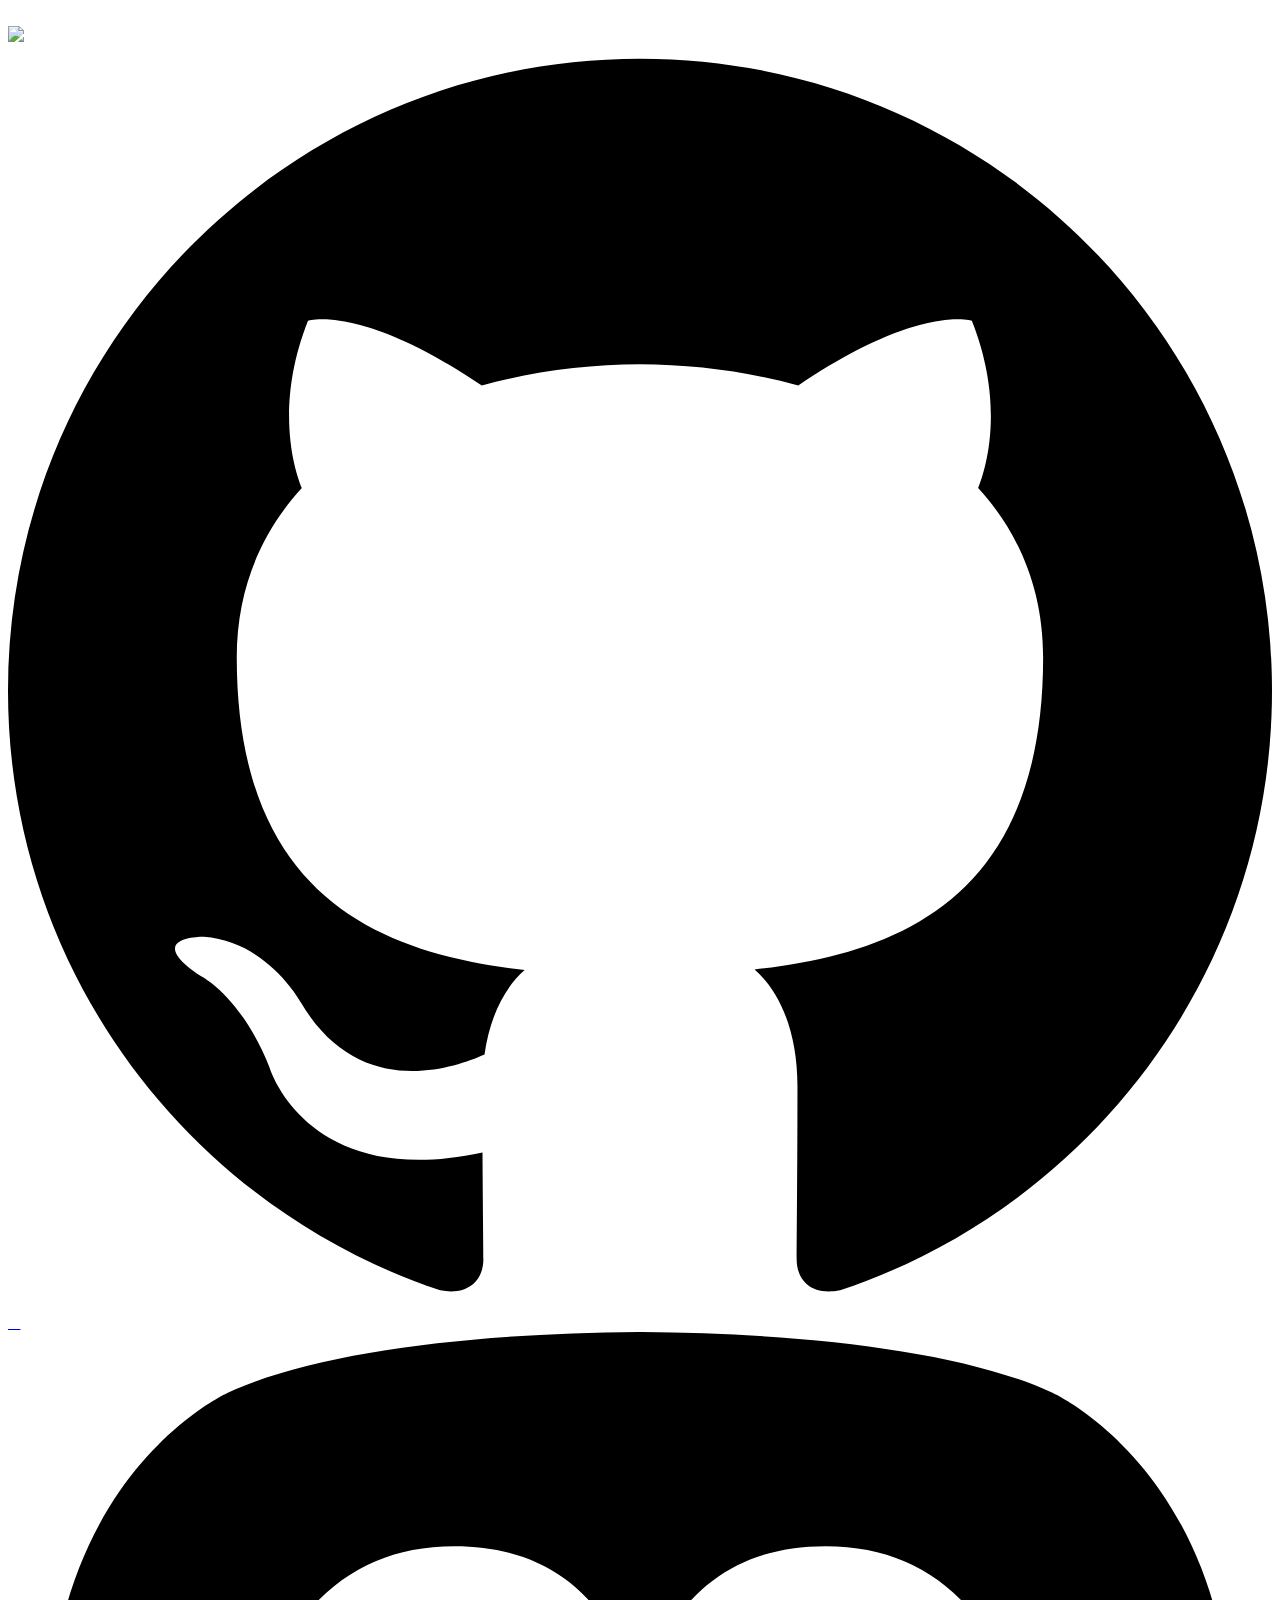
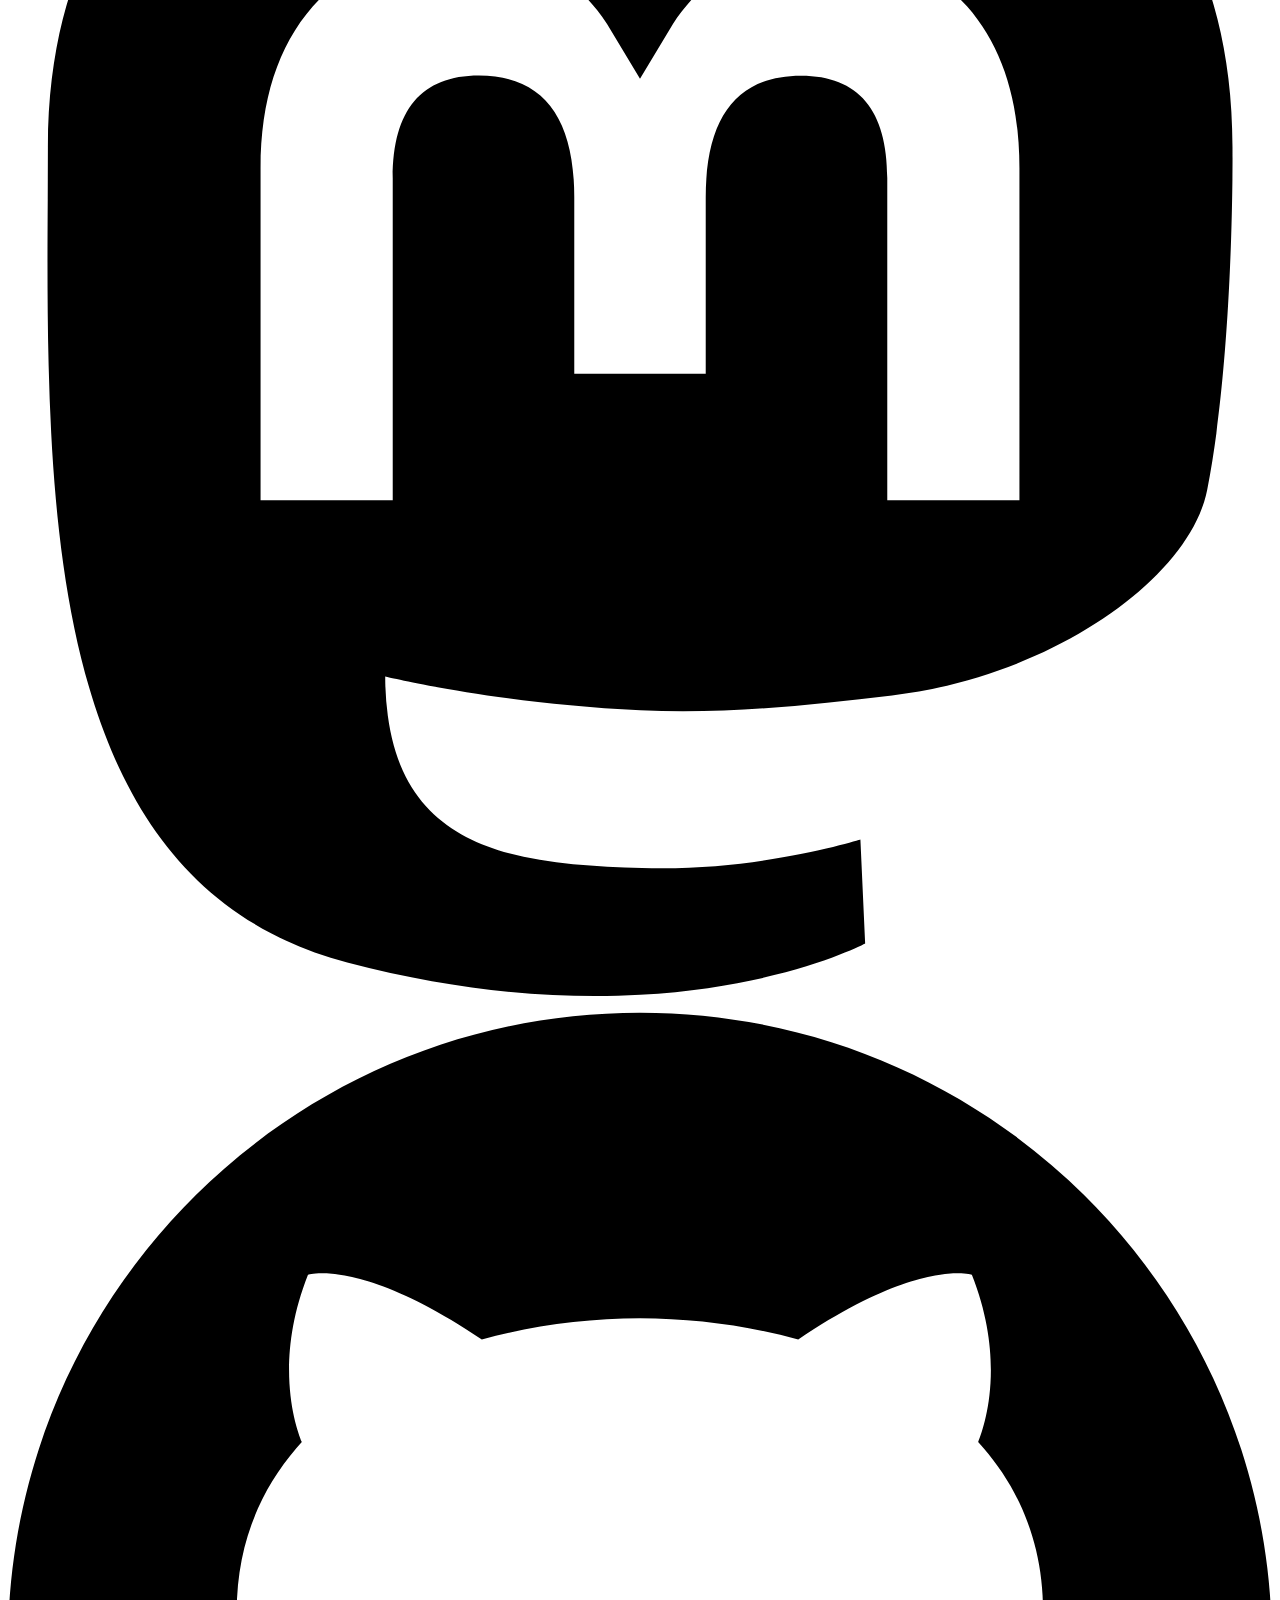
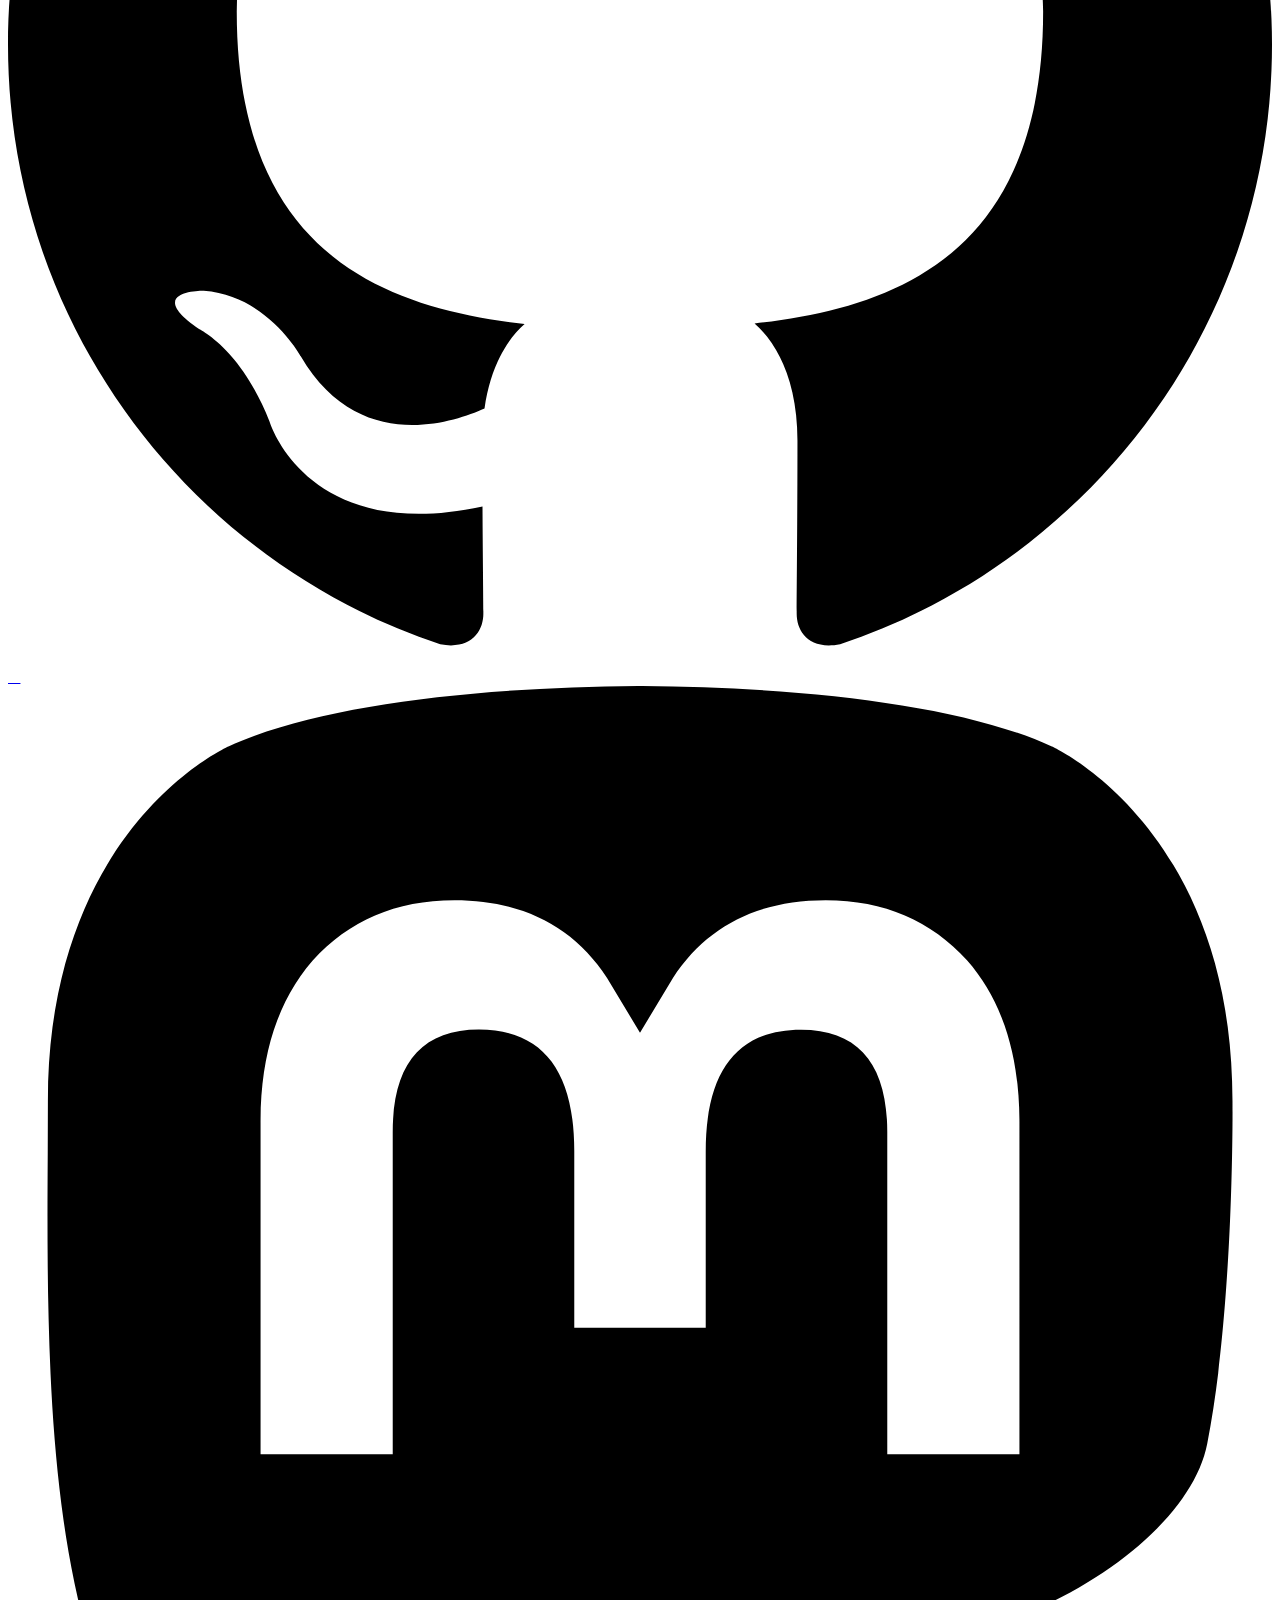
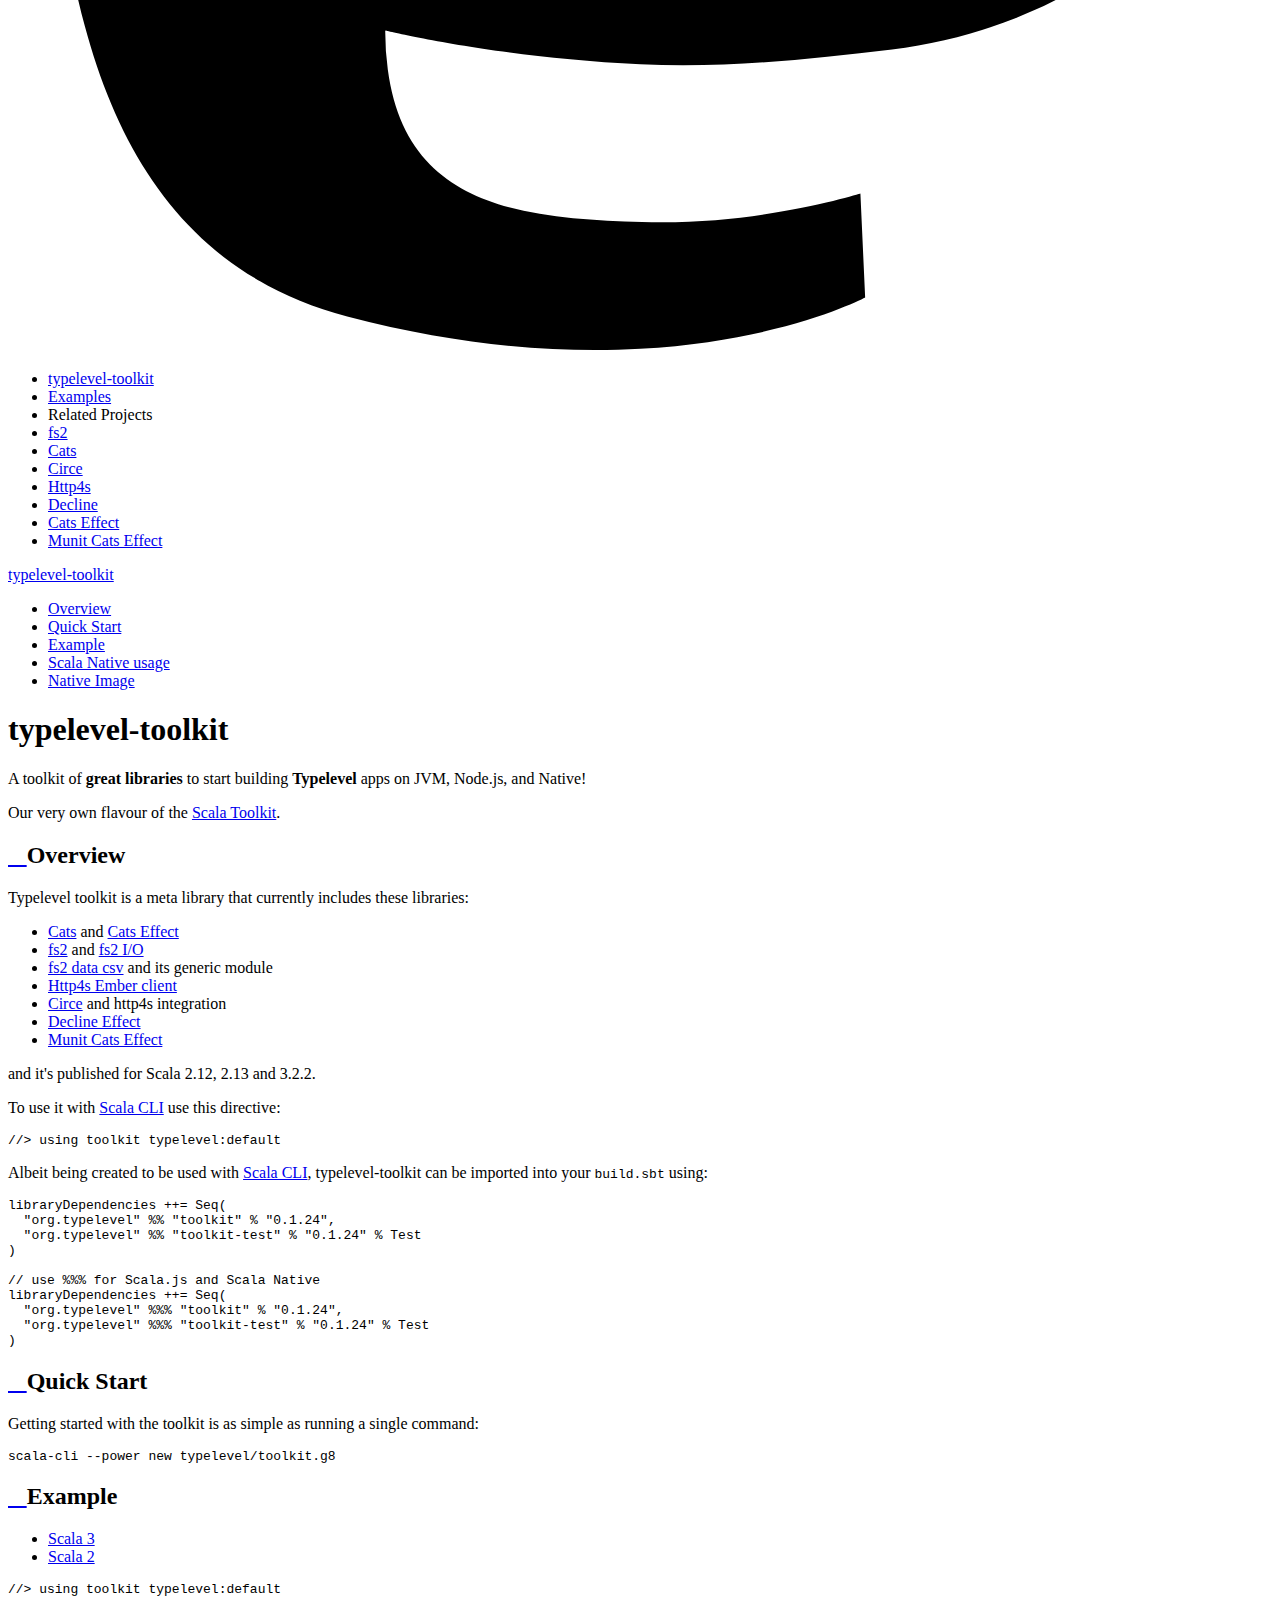
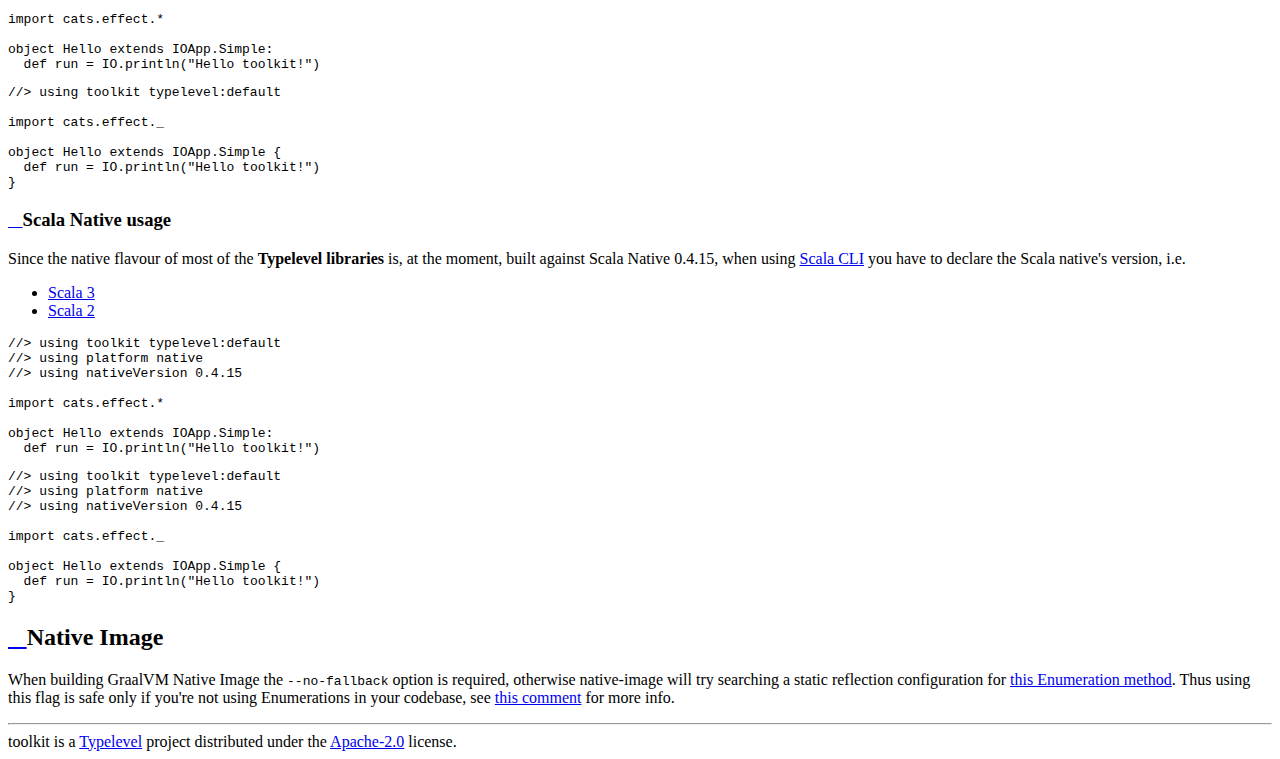
==== index.html @ cbb48bae "deploy: b4c2cd5e7596f975cdca058fcc038802a844f8cc" ====
<!DOCTYPE html>
<html lang="en">
  
  <head>
  <meta http-equiv="Content-Type" content="text/html; charset=UTF-8">
  <meta charset="utf-8">
  <meta name="viewport" content="width=device-width, initial-scale=1.0">
  <meta name="generator" content="Typelevel Laika + Helium Theme" />
  <title>typelevel-toolkit</title>
  
  <meta name="author" content="toolkit contributors"/>
  
  
  <meta name="description" content="docs"/>
  
  
  
  <link rel="icon" sizes="32x32" type="image/png" href="https://typelevel.org/img/favicon.png"/>
  
  
  <link rel="stylesheet" href="https://fonts.googleapis.com/css?family=Lato:400,700">
  
  <link rel="stylesheet" href="https://fonts.googleapis.com/css?family=Fira+Mono:500">
  
  <link rel="stylesheet" type="text/css" href="helium/site/icofont.min.css" />
    <link rel="stylesheet" type="text/css" href="helium/site/laika-helium.css" />
  <script src="helium/site/laika-helium.js"></script>
  
  
  <script> /* for avoiding page load transitions */ </script>
</head>

  <body>

    <header id="top-bar" class="light-default dark-default">

  <div class="row">
    <a id="nav-icon">
      <i class="icofont-laika navigationMenu" title="Navigation">&#xefa2;</i>
    </a>
    
    
  </div>

  <a class="image-link" href="https://typelevel.org"><img src="https://typelevel.org/img/logo.svg"></a>

  <div class="row links">
    
    <a class="icon-link svg-link" href="https://github.com/typelevel/toolkit"><span class="github" title="Source Code"><svg class="svg-icon" width="100%" height="100%" viewBox="0 0 100 100" version="1.1" xmlns="http://www.w3.org/2000/svg" xml:space="preserve" style="fill-rule:evenodd;clip-rule:evenodd;stroke-linejoin:round;stroke-miterlimit:2;">
  <g class="svg-shape">
    <path d="M49.995,1c-27.609,-0 -49.995,22.386 -49.995,50.002c-0,22.09 14.325,40.83 34.194,47.444c2.501,0.458 3.413,-1.086 3.413,-2.412c0,-1.185 -0.043,-4.331 -0.067,-8.503c-13.908,3.021 -16.843,-6.704 -16.843,-6.704c-2.274,-5.773 -5.552,-7.311 -5.552,-7.311c-4.54,-3.103 0.344,-3.042 0.344,-3.042c5.018,0.356 7.658,5.154 7.658,5.154c4.46,7.64 11.704,5.433 14.552,4.156c0.454,-3.232 1.744,-5.436 3.174,-6.685c-11.102,-1.262 -22.775,-5.553 -22.775,-24.713c-0,-5.457 1.949,-9.92 5.147,-13.416c-0.516,-1.265 -2.231,-6.348 0.488,-13.233c0,0 4.199,-1.344 13.751,5.126c3.988,-1.108 8.266,-1.663 12.518,-1.682c4.245,0.019 8.523,0.574 12.517,1.682c9.546,-6.47 13.736,-5.126 13.736,-5.126c2.728,6.885 1.013,11.968 0.497,13.233c3.204,3.496 5.141,7.959 5.141,13.416c0,19.209 -11.691,23.436 -22.83,24.673c1.795,1.544 3.394,4.595 3.394,9.26c0,6.682 -0.061,12.076 -0.061,13.715c0,1.338 0.899,2.894 3.438,2.406c19.853,-6.627 34.166,-25.354 34.166,-47.438c-0,-27.616 -22.389,-50.002 -50.005,-50.002"/>
  </g>
</svg></span></a>
    
    <a class="icon-link glyph-link" href="https://discord.gg/XF3CXcMzqD"><i class="icofont-laika chat" title="Chat">&#xeed5;</i></a>
    
    <a class="icon-link svg-link" href="https://fosstodon.org/@typelevel"><span class="mastodon" title="Mastodon"><svg class="svg-icon" width="100%" height="100%" viewBox="0 0 16 16" version="1.1" xmlns="http://www.w3.org/2000/svg">
  <g class="svg-shape">
    <path d="M11.19 12.195c2.016-.24 3.77-1.475 3.99-2.603.348-1.778.32-4.339.32-4.339 0-3.47-2.286-4.488-2.286-4.488C12.062.238 10.083.017 8.027 0h-.05C5.92.017 3.942.238 2.79.765c0 0-2.285 1.017-2.285 4.488l-.002.662c-.004.64-.007 1.35.011 2.091.083 3.394.626 6.74 3.78 7.57 1.454.383 2.703.463 3.709.408 1.823-.1 2.847-.647 2.847-.647l-.06-1.317s-1.303.41-2.767.36c-1.45-.05-2.98-.156-3.215-1.928a3.614 3.614 0 0 1-.033-.496s1.424.346 3.228.428c1.103.05 2.137-.064 3.188-.189zm1.613-2.47H11.13v-4.08c0-.859-.364-1.295-1.091-1.295-.804 0-1.207.517-1.207 1.541v2.233H7.168V5.89c0-1.024-.403-1.541-1.207-1.541-.727 0-1.091.436-1.091 1.296v4.079H3.197V5.522c0-.859.22-1.541.66-2.046.456-.505 1.052-.764 1.793-.764.856 0 1.504.328 1.933.983L8 4.39l.417-.695c.429-.655 1.077-.983 1.934-.983.74 0 1.336.259 1.791.764.442.505.661 1.187.661 2.046v4.203z"/>
  </g>
</svg></span></a>
    
  </div>  

</header>
    
    <nav id="sidebar">

  <div class="row">
    
    <a class="icon-link svg-link" href="https://github.com/typelevel/toolkit"><span class="github" title="Source Code"><svg class="svg-icon" width="100%" height="100%" viewBox="0 0 100 100" version="1.1" xmlns="http://www.w3.org/2000/svg" xml:space="preserve" style="fill-rule:evenodd;clip-rule:evenodd;stroke-linejoin:round;stroke-miterlimit:2;">
  <g class="svg-shape">
    <path d="M49.995,1c-27.609,-0 -49.995,22.386 -49.995,50.002c-0,22.09 14.325,40.83 34.194,47.444c2.501,0.458 3.413,-1.086 3.413,-2.412c0,-1.185 -0.043,-4.331 -0.067,-8.503c-13.908,3.021 -16.843,-6.704 -16.843,-6.704c-2.274,-5.773 -5.552,-7.311 -5.552,-7.311c-4.54,-3.103 0.344,-3.042 0.344,-3.042c5.018,0.356 7.658,5.154 7.658,5.154c4.46,7.64 11.704,5.433 14.552,4.156c0.454,-3.232 1.744,-5.436 3.174,-6.685c-11.102,-1.262 -22.775,-5.553 -22.775,-24.713c-0,-5.457 1.949,-9.92 5.147,-13.416c-0.516,-1.265 -2.231,-6.348 0.488,-13.233c0,0 4.199,-1.344 13.751,5.126c3.988,-1.108 8.266,-1.663 12.518,-1.682c4.245,0.019 8.523,0.574 12.517,1.682c9.546,-6.47 13.736,-5.126 13.736,-5.126c2.728,6.885 1.013,11.968 0.497,13.233c3.204,3.496 5.141,7.959 5.141,13.416c0,19.209 -11.691,23.436 -22.83,24.673c1.795,1.544 3.394,4.595 3.394,9.26c0,6.682 -0.061,12.076 -0.061,13.715c0,1.338 0.899,2.894 3.438,2.406c19.853,-6.627 34.166,-25.354 34.166,-47.438c-0,-27.616 -22.389,-50.002 -50.005,-50.002"/>
  </g>
</svg></span></a>
    
    <a class="icon-link glyph-link" href="https://discord.gg/XF3CXcMzqD"><i class="icofont-laika chat" title="Chat">&#xeed5;</i></a>
    
    <a class="icon-link svg-link" href="https://fosstodon.org/@typelevel"><span class="mastodon" title="Mastodon"><svg class="svg-icon" width="100%" height="100%" viewBox="0 0 16 16" version="1.1" xmlns="http://www.w3.org/2000/svg">
  <g class="svg-shape">
    <path d="M11.19 12.195c2.016-.24 3.77-1.475 3.99-2.603.348-1.778.32-4.339.32-4.339 0-3.47-2.286-4.488-2.286-4.488C12.062.238 10.083.017 8.027 0h-.05C5.92.017 3.942.238 2.79.765c0 0-2.285 1.017-2.285 4.488l-.002.662c-.004.64-.007 1.35.011 2.091.083 3.394.626 6.74 3.78 7.57 1.454.383 2.703.463 3.709.408 1.823-.1 2.847-.647 2.847-.647l-.06-1.317s-1.303.41-2.767.36c-1.45-.05-2.98-.156-3.215-1.928a3.614 3.614 0 0 1-.033-.496s1.424.346 3.228.428c1.103.05 2.137-.064 3.188-.189zm1.613-2.47H11.13v-4.08c0-.859-.364-1.295-1.091-1.295-.804 0-1.207.517-1.207 1.541v2.233H7.168V5.89c0-1.024-.403-1.541-1.207-1.541-.727 0-1.091.436-1.091 1.296v4.079H3.197V5.522c0-.859.22-1.541.66-2.046.456-.505 1.052-.764 1.793-.764.856 0 1.504.328 1.933.983L8 4.39l.417-.695c.429-.655 1.077-.983 1.934-.983.74 0 1.336.259 1.791.764.442.505.661 1.187.661 2.046v4.203z"/>
  </g>
</svg></span></a>
    
  </div>

  <ul class="nav-list">
    <li class="level1 active nav-leaf"><a href="#">typelevel-toolkit</a></li>
    <li class="level1 nav-leaf"><a href="examples.html">Examples</a></li>
    <li class="level1 nav-header">Related Projects</li>
    <li class="level2 nav-leaf"><a href="https://github.com/typelevel/fs2">fs2</a></li>
    <li class="level2 nav-leaf"><a href="https://github.com/typelevel/cats">Cats</a></li>
    <li class="level2 nav-leaf"><a href="https://github.com/circe/circe">Circe</a></li>
    <li class="level2 nav-leaf"><a href="https://github.com/http4s/http4s">Http4s</a></li>
    <li class="level2 nav-leaf"><a href="https://github.com/bkirwi/decline">Decline</a></li>
    <li class="level2 nav-leaf"><a href="https://github.com/typelevel/cats-effect">Cats Effect</a></li>
    <li class="level2 nav-leaf"><a href="https://github.com/typelevel/munit-cats-effect">Munit Cats Effect</a></li>
  </ul>

</nav>

    <div id="container">

      
<nav id="page-nav">
  <p class="header"><a href="#">typelevel-toolkit</a></p>

  <ul class="nav-list">
    <li class="level1 nav-leaf"><a href="#overview">Overview</a></li>
    <li class="level1 nav-leaf"><a href="#quick-start">Quick Start</a></li>
    <li class="level1 nav-node"><a href="#example">Example</a></li>
    <li class="level2 nav-leaf"><a href="#scala-native-usage">Scala Native usage</a></li>
    <li class="level1 nav-leaf"><a href="#native-image">Native Image</a></li>
  </ul>

  <p class="footer"></p>
</nav>


      <main class="content">

        <h1 id="typelevel-toolkit" class="title">typelevel-toolkit</h1>
        <p>A toolkit of <strong>great libraries</strong> to start building <strong>Typelevel</strong> apps on JVM, Node.js, and Native!</p>
        <p>Our very own flavour of the <a href="https://docs.scala-lang.org/toolkit/introduction.html">Scala Toolkit</a>.</p>
        
        <h2 id="overview" class="section"><a class="anchor-link left" href="#overview"><i class="icofont-laika link">&#xef71;</i></a>Overview</h2>
        <p>Typelevel toolkit is a meta library that currently includes these libraries:</p>
        <ul>
          <li><a href="https://typelevel.org/cats">Cats</a> and <a href="https://typelevel.org/cats-effect">Cats Effect</a></li>
          <li><a href="https://fs2.io/#/">fs2</a> and <a href="https://fs2.io/#/io">fs2 I/O</a></li>
          <li><a href="https://fs2-data.gnieh.org/documentation/csv/">fs2 data csv</a> and its generic module</li>
          <li><a href="https://http4s.org/v0.23/docs/client.html">Http4s Ember client</a></li>
          <li><a href="https://circe.github.io/circe/">Circe</a> and http4s integration</li>
          <li><a href="https://ben.kirw.in/decline/effect.html">Decline Effect</a></li>
          <li><a href="https://github.com/typelevel/munit-cats-effect">Munit Cats Effect</a></li>
        </ul>
        <p>and it&#39;s published for Scala 2.12, 2.13 and 3.2.2.</p>
        <p>To use it with <a href="https://scala-cli.virtuslab.org">Scala CLI</a> use this directive:</p>
        <pre class="keep-together pdf epub"><code class="nohighlight"><span class="comment">//&gt; using toolkit typelevel:default</span></code></pre>
        <p>Albeit being created to be used with <a href="https://scala-cli.virtuslab.org">Scala CLI</a>, typelevel-toolkit can be imported into your <code>build.sbt</code> using:</p>
        <pre class="keep-together pdf epub"><code class="nohighlight"><span class="identifier">libraryDependencies</span><span> ++= </span><span class="type-name">Seq</span><span>(
  </span><span class="string-literal">&quot;org.typelevel&quot;</span><span> %% </span><span class="string-literal">&quot;toolkit&quot;</span><span> % </span><span class="string-literal">&quot;0.1.24&quot;</span><span>,
  </span><span class="string-literal">&quot;org.typelevel&quot;</span><span> %% </span><span class="string-literal">&quot;toolkit-test&quot;</span><span> % </span><span class="string-literal">&quot;0.1.24&quot;</span><span> % </span><span class="type-name">Test</span><span>
)

</span><span class="comment">// use %%% for Scala.js and Scala Native
</span><span class="identifier">libraryDependencies</span><span> ++= </span><span class="type-name">Seq</span><span>(
  </span><span class="string-literal">&quot;org.typelevel&quot;</span><span> %%% </span><span class="string-literal">&quot;toolkit&quot;</span><span> % </span><span class="string-literal">&quot;0.1.24&quot;</span><span>,
  </span><span class="string-literal">&quot;org.typelevel&quot;</span><span> %%% </span><span class="string-literal">&quot;toolkit-test&quot;</span><span> % </span><span class="string-literal">&quot;0.1.24&quot;</span><span> % </span><span class="type-name">Test</span><span>
)</span></code></pre>
        
        <h2 id="quick-start" class="section"><a class="anchor-link left" href="#quick-start"><i class="icofont-laika link">&#xef71;</i></a>Quick Start</h2>
        <p>Getting started with the toolkit is as simple as running a single command:</p>
        <pre class="keep-together pdf epub"><code class="nohighlight"><span>scala-cli --power new typelevel/toolkit.g</span><span class="number-literal">8</span></code></pre>
        
        <h2 id="example" class="section"><a class="anchor-link left" href="#example"><i class="icofont-laika link">&#xef71;</i></a>Example</h2>
        <div class="tab-container" data-tab-group="scala-version">
          <ul class="tab-group">
            <li class="tab active" data-choice-name="scala-3"><a href="#">Scala 3</a></li>
            <li class="tab" data-choice-name="scala-2"><a href="#">Scala 2</a></li>
          </ul>
          <div class="tab-content active" data-choice-name="scala-3">
            <pre class="keep-together pdf epub"><code class="nohighlight"><span class="comment">//&gt; using toolkit typelevel:default
</span><span>
</span><span class="keyword">import</span><span> </span><span class="identifier">cats</span><span>.</span><span class="identifier">effect</span><span>.*

</span><span class="keyword">object</span><span> </span><span class="type-name">Hello</span><span> </span><span class="keyword">extends</span><span> </span><span class="type-name">IOApp</span><span>.</span><span class="type-name">Simple</span><span>:
  </span><span class="keyword">def</span><span> </span><span class="declaration-name">run</span><span> = </span><span class="type-name">IO</span><span>.</span><span class="identifier">println</span><span>(</span><span class="string-literal">&quot;Hello toolkit!&quot;</span><span>)</span></code></pre>
          </div>
          <div class="tab-content" data-choice-name="scala-2">
            <pre class="keep-together pdf epub"><code class="nohighlight"><span class="comment">//&gt; using toolkit typelevel:default
</span><span>
</span><span class="keyword">import</span><span> </span><span class="identifier">cats</span><span>.</span><span class="identifier">effect</span><span>.</span><span class="identifier">_</span><span>

</span><span class="keyword">object</span><span> </span><span class="type-name">Hello</span><span> </span><span class="keyword">extends</span><span> </span><span class="type-name">IOApp</span><span>.</span><span class="type-name">Simple</span><span> {
  </span><span class="keyword">def</span><span> </span><span class="declaration-name">run</span><span> = </span><span class="type-name">IO</span><span>.</span><span class="identifier">println</span><span>(</span><span class="string-literal">&quot;Hello toolkit!&quot;</span><span>)
}</span></code></pre>
          </div>
        </div>
        
        <h3 id="scala-native-usage" class="section"><a class="anchor-link left" href="#scala-native-usage"><i class="icofont-laika link">&#xef71;</i></a>Scala Native usage</h3>
        <p>Since the native flavour of most of the <strong>Typelevel libraries</strong> is, at the moment, built against Scala Native 0.4.15, when using <a href="https://scala-cli.virtuslab.org">Scala CLI</a> you have to declare the Scala native&#39;s version, i.e.</p>
        <div class="tab-container" data-tab-group="scala-version">
          <ul class="tab-group">
            <li class="tab active" data-choice-name="scala-3"><a href="#">Scala 3</a></li>
            <li class="tab" data-choice-name="scala-2"><a href="#">Scala 2</a></li>
          </ul>
          <div class="tab-content active" data-choice-name="scala-3">
            <pre class="keep-together pdf epub"><code class="nohighlight"><span class="comment">//&gt; using toolkit typelevel:default
//&gt; using platform native
//&gt; using nativeVersion 0.4.15
</span><span>
</span><span class="keyword">import</span><span> </span><span class="identifier">cats</span><span>.</span><span class="identifier">effect</span><span>.*

</span><span class="keyword">object</span><span> </span><span class="type-name">Hello</span><span> </span><span class="keyword">extends</span><span> </span><span class="type-name">IOApp</span><span>.</span><span class="type-name">Simple</span><span>:
  </span><span class="keyword">def</span><span> </span><span class="declaration-name">run</span><span> = </span><span class="type-name">IO</span><span>.</span><span class="identifier">println</span><span>(</span><span class="string-literal">&quot;Hello toolkit!&quot;</span><span>)</span></code></pre>
          </div>
          <div class="tab-content" data-choice-name="scala-2">
            <pre class="keep-together pdf epub"><code class="nohighlight"><span class="comment">//&gt; using toolkit typelevel:default
//&gt; using platform native
//&gt; using nativeVersion 0.4.15
</span><span>
</span><span class="keyword">import</span><span> </span><span class="identifier">cats</span><span>.</span><span class="identifier">effect</span><span>.</span><span class="identifier">_</span><span>

</span><span class="keyword">object</span><span> </span><span class="type-name">Hello</span><span> </span><span class="keyword">extends</span><span> </span><span class="type-name">IOApp</span><span>.</span><span class="type-name">Simple</span><span> {
  </span><span class="keyword">def</span><span> </span><span class="declaration-name">run</span><span> = </span><span class="type-name">IO</span><span>.</span><span class="identifier">println</span><span>(</span><span class="string-literal">&quot;Hello toolkit!&quot;</span><span>)
}</span></code></pre>
          </div>
        </div>
        
        <h2 id="native-image" class="section"><a class="anchor-link left" href="#native-image"><i class="icofont-laika link">&#xef71;</i></a>Native Image</h2>
        <p>When building GraalVM Native Image the <code>--no-fallback</code> option is required, otherwise native-image will try searching
        a static reflection configuration for <a href="https://github.com/scala/scala/blob/v2.13.8/src/library/scala/Enumeration.scala#L190-L215=">this Enumeration method</a>. Thus using this flag is safe only if you&#39;re not using
        Enumerations in your codebase, see <a href="https://github.com/typelevel/cats-effect/issues/3051#issuecomment-1167026949">this comment</a> for more info.</p>

        
<hr class="footer-rule"/>
<footer>
  toolkit is a <a href="https://typelevel.org/">Typelevel</a> project distributed under the <a href="https://www.apache.org/licenses/LICENSE-2.0.txt">Apache-2.0</a> license.
</footer>


      </main>

    </div>

  </body>

</html>
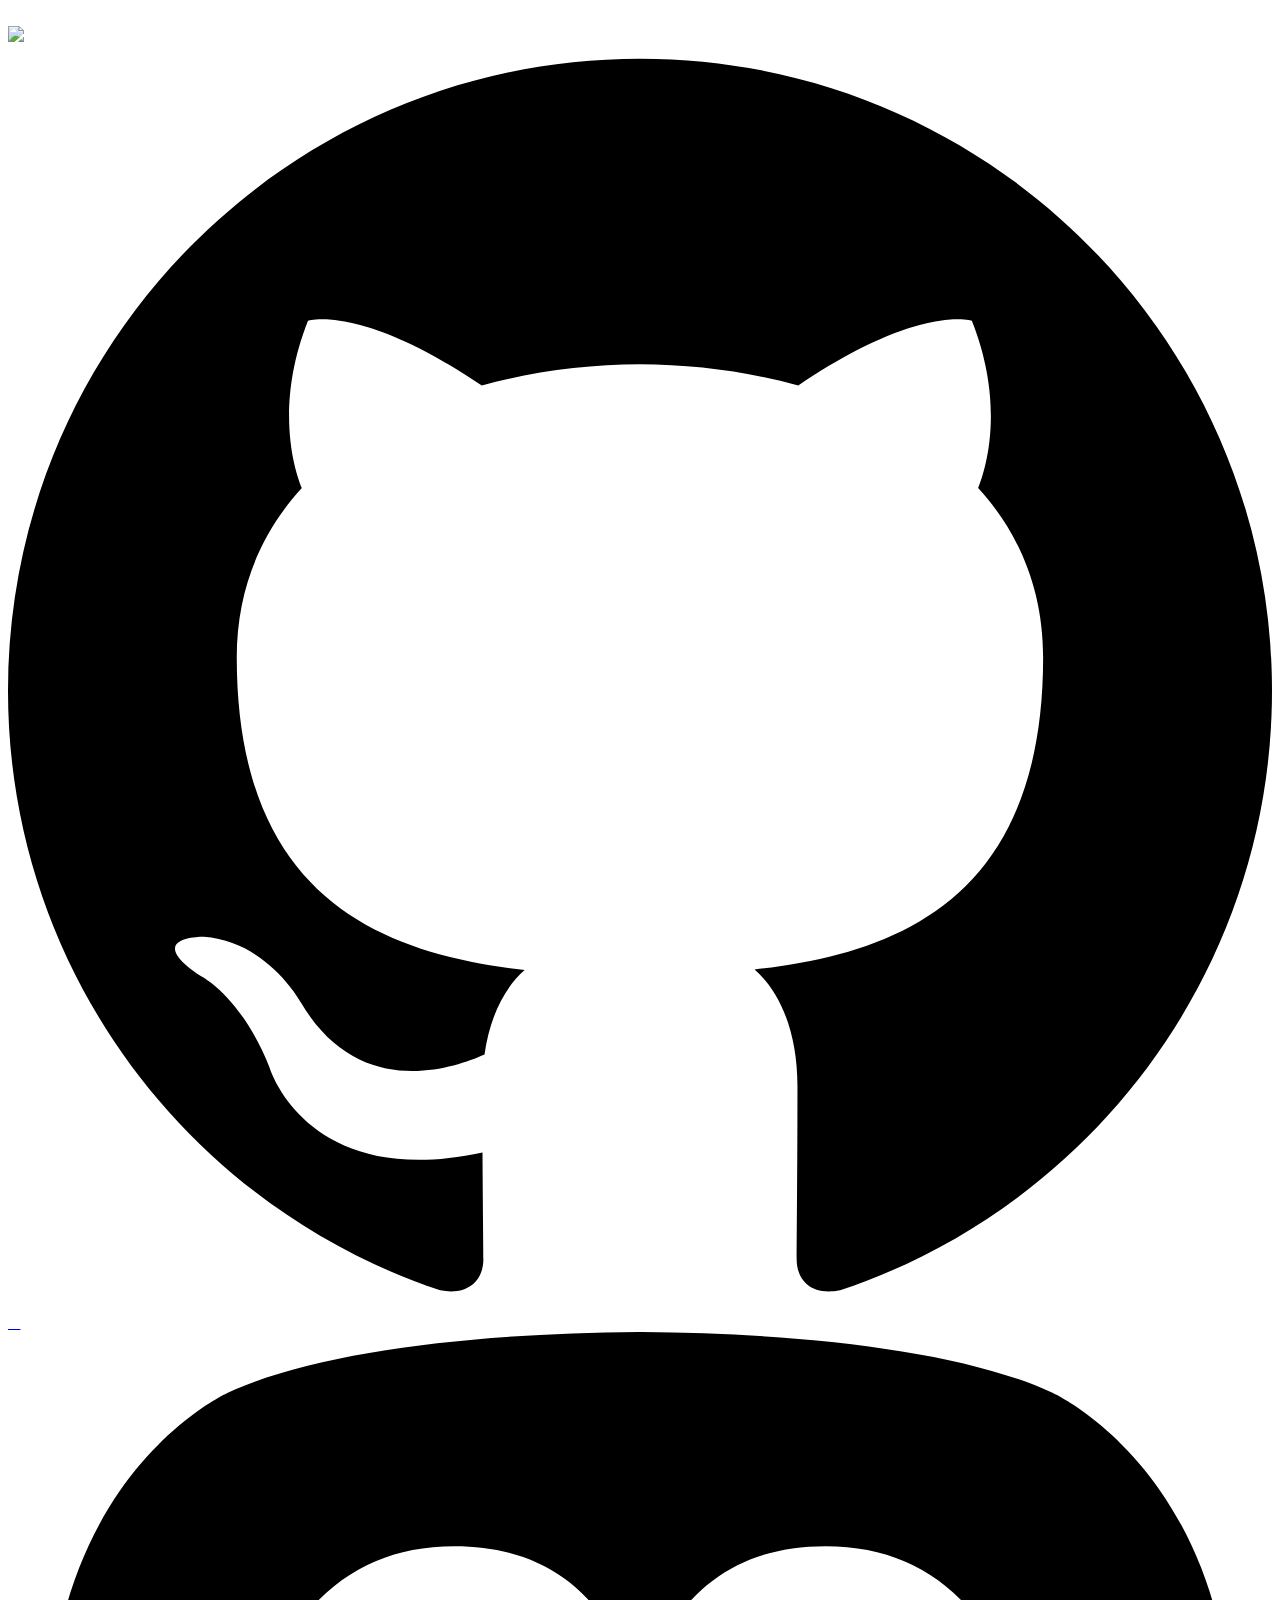
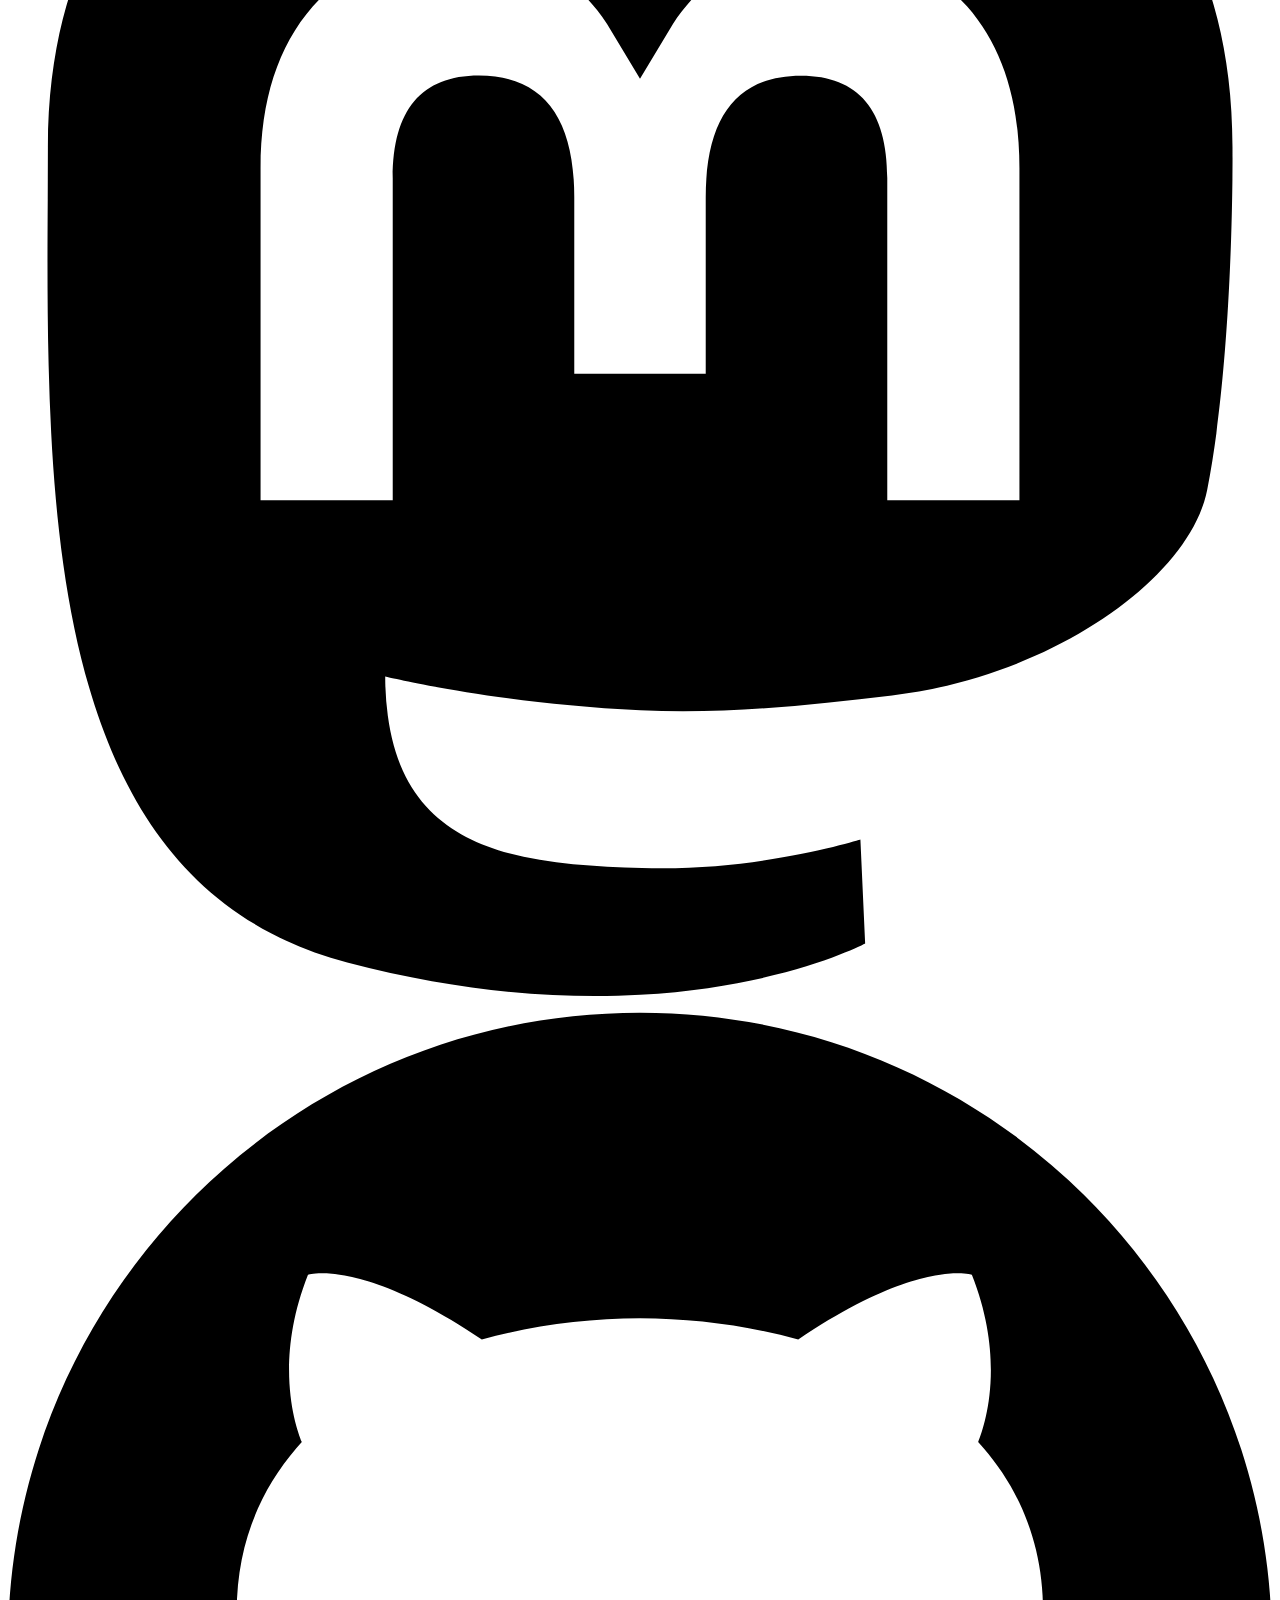
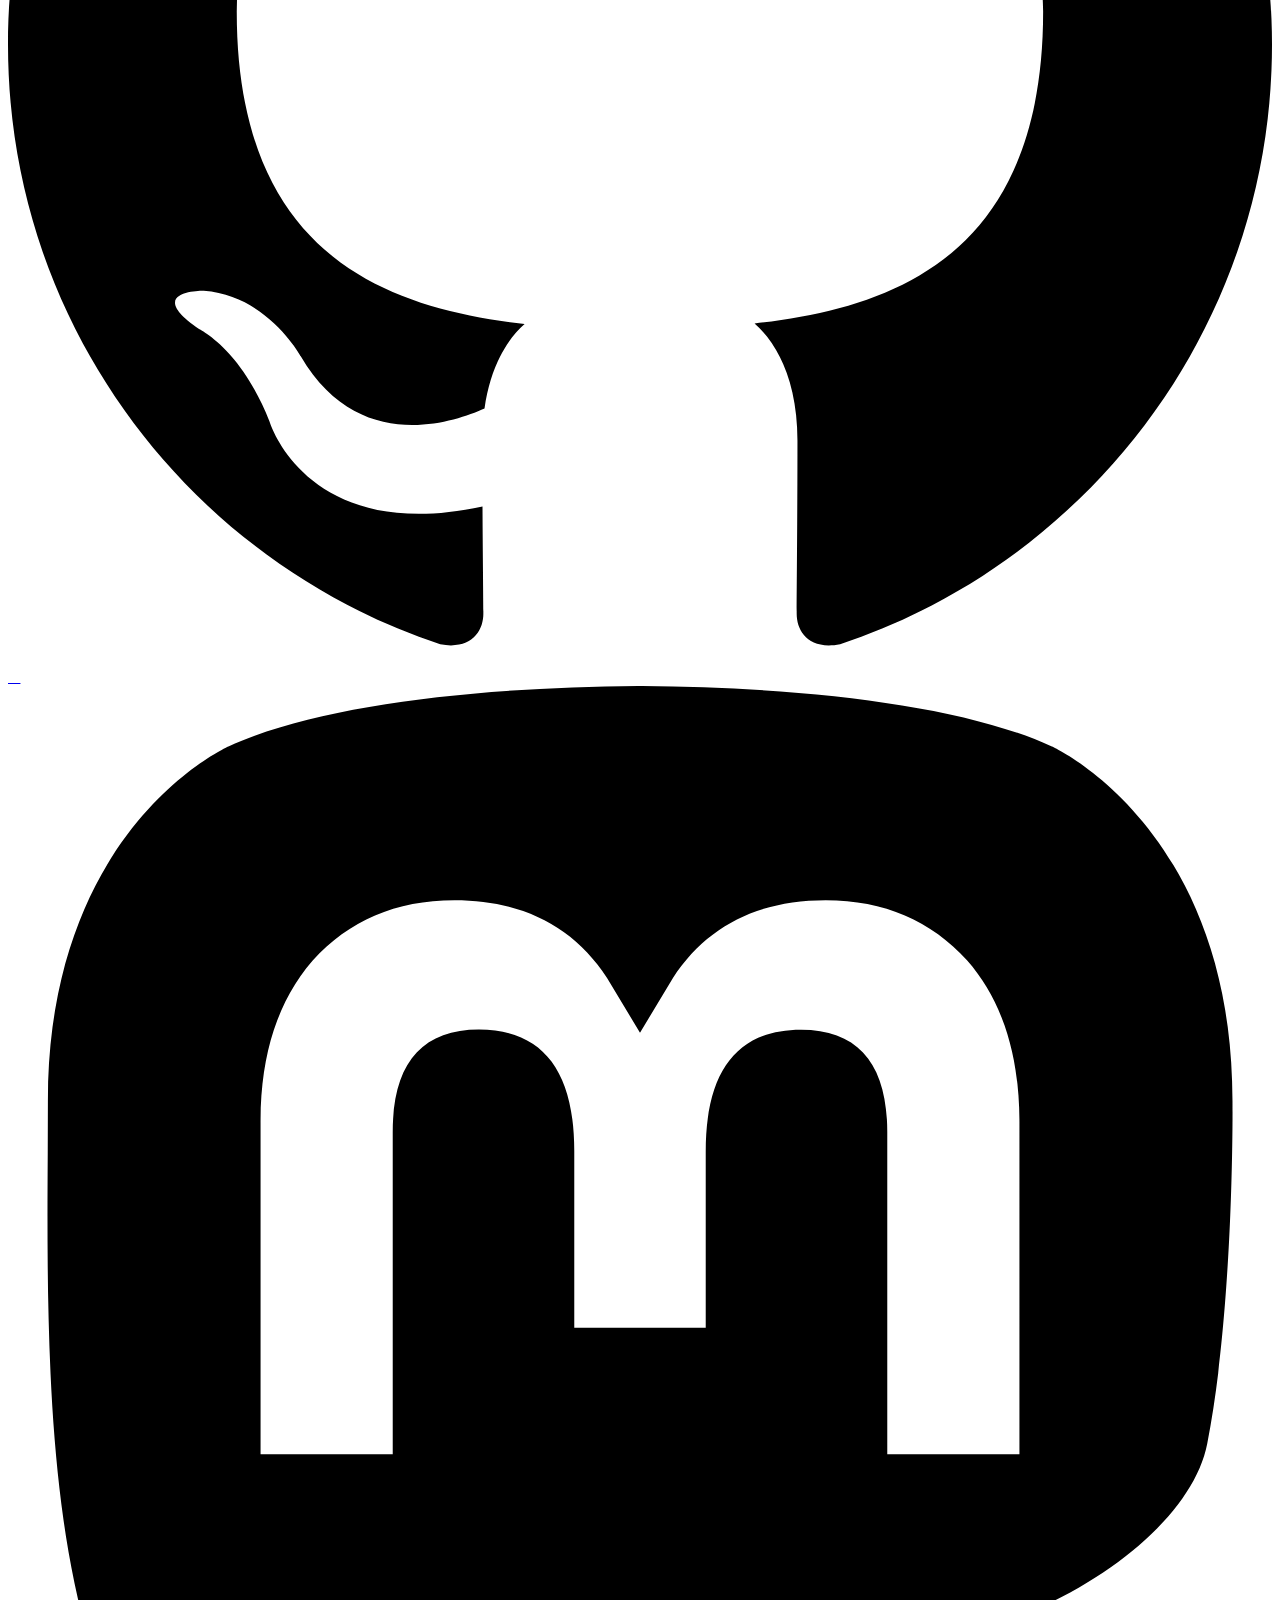
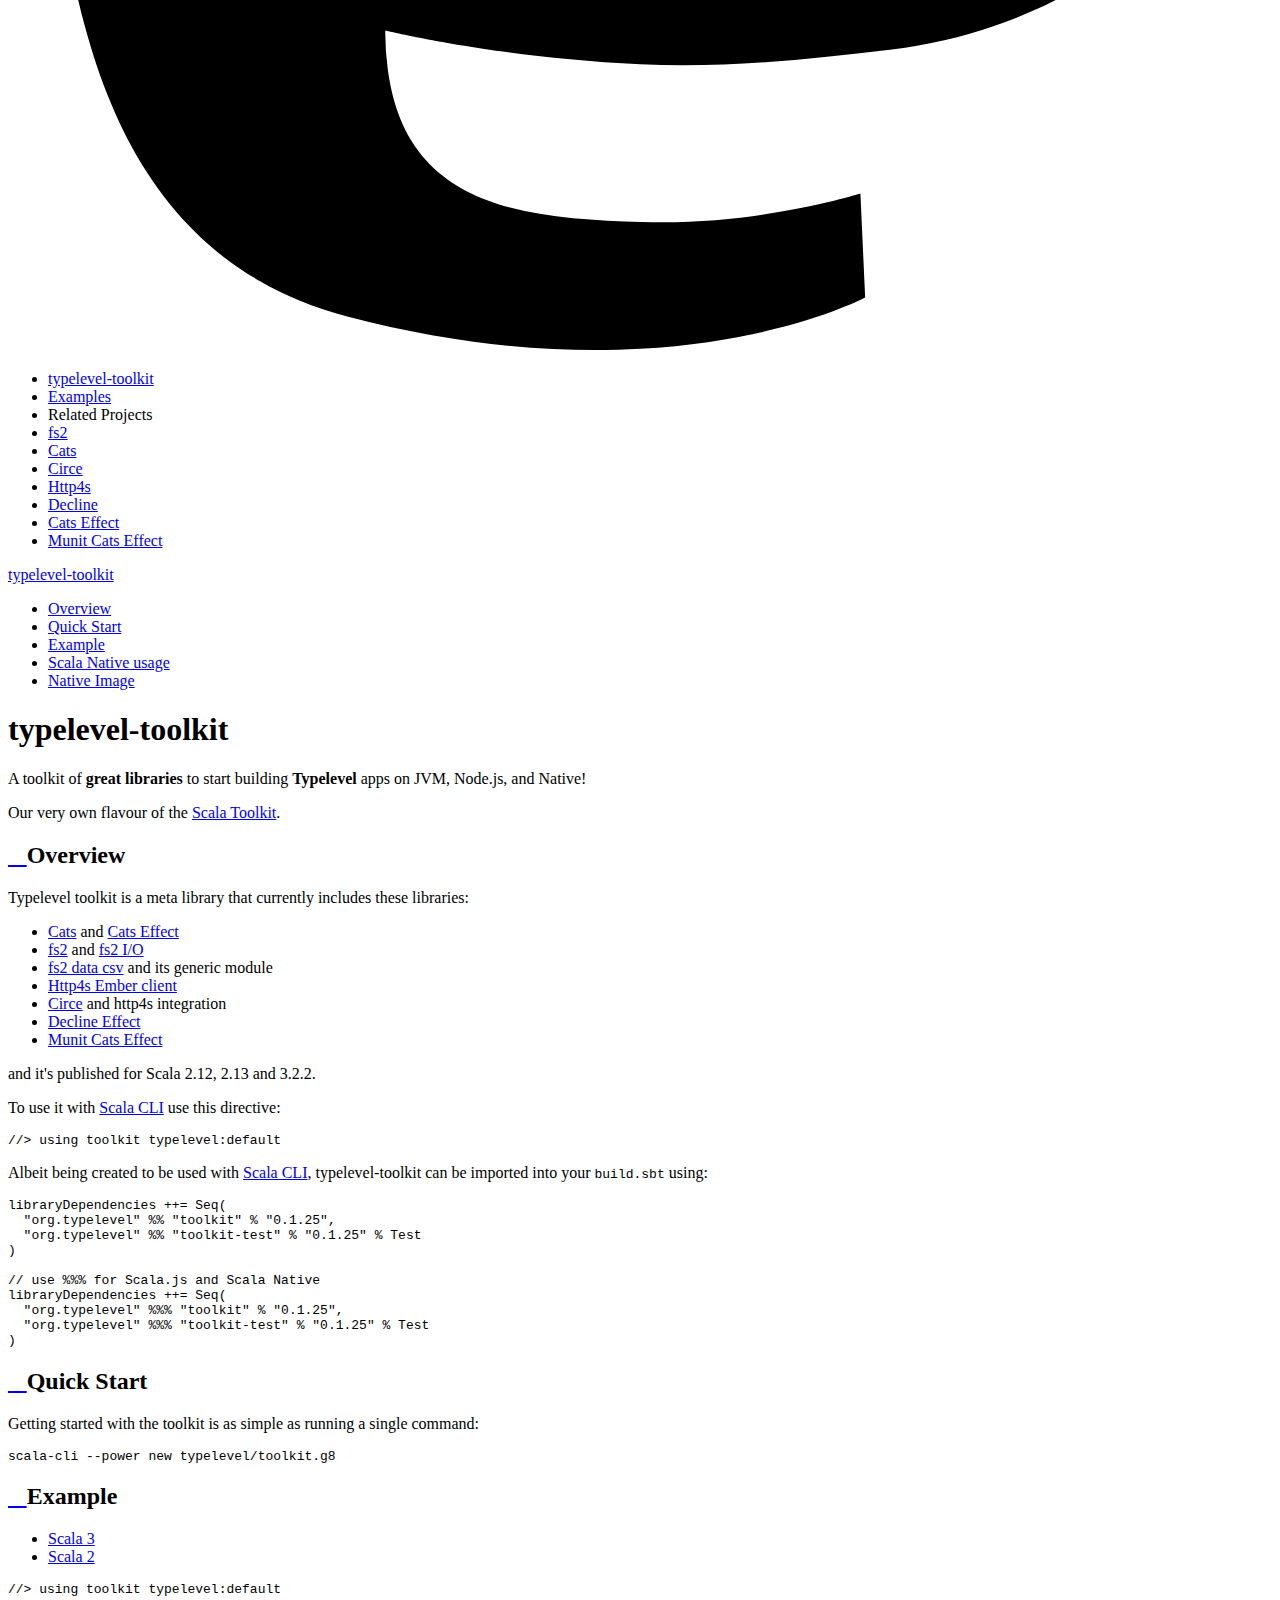
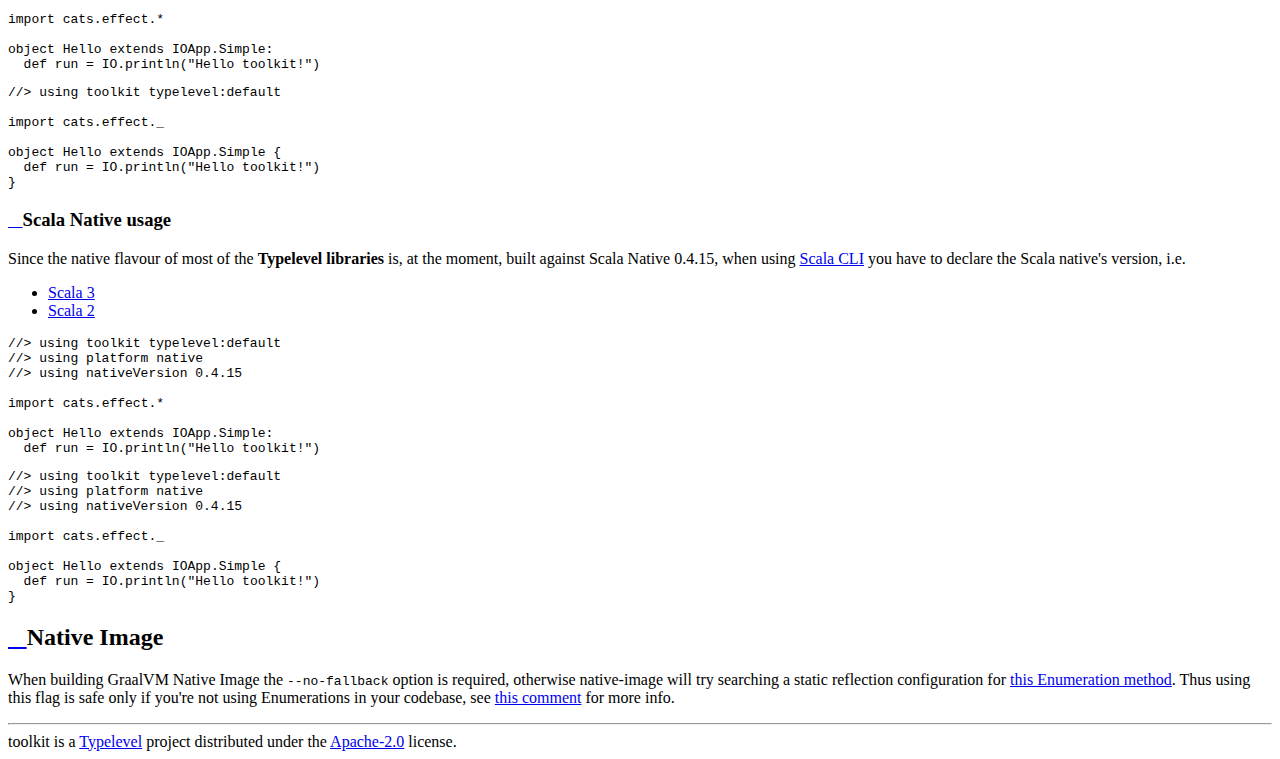
==== commit 8fcf0aef: "deploy: 734d31c3055b161a4247072ee844409983071fd3" ====
--- a/index.html
+++ b/index.html
@@ -139,14 +139,14 @@
         <pre class="keep-together pdf epub"><code class="nohighlight"><span class="comment">//&gt; using toolkit typelevel:default</span></code></pre>
         <p>Albeit being created to be used with <a href="https://scala-cli.virtuslab.org">Scala CLI</a>, typelevel-toolkit can be imported into your <code>build.sbt</code> using:</p>
         <pre class="keep-together pdf epub"><code class="nohighlight"><span class="identifier">libraryDependencies</span><span> ++= </span><span class="type-name">Seq</span><span>(
-  </span><span class="string-literal">&quot;org.typelevel&quot;</span><span> %% </span><span class="string-literal">&quot;toolkit&quot;</span><span> % </span><span class="string-literal">&quot;0.1.24&quot;</span><span>,
-  </span><span class="string-literal">&quot;org.typelevel&quot;</span><span> %% </span><span class="string-literal">&quot;toolkit-test&quot;</span><span> % </span><span class="string-literal">&quot;0.1.24&quot;</span><span> % </span><span class="type-name">Test</span><span>
+  </span><span class="string-literal">&quot;org.typelevel&quot;</span><span> %% </span><span class="string-literal">&quot;toolkit&quot;</span><span> % </span><span class="string-literal">&quot;0.1.25&quot;</span><span>,
+  </span><span class="string-literal">&quot;org.typelevel&quot;</span><span> %% </span><span class="string-literal">&quot;toolkit-test&quot;</span><span> % </span><span class="string-literal">&quot;0.1.25&quot;</span><span> % </span><span class="type-name">Test</span><span>
 )
 
 </span><span class="comment">// use %%% for Scala.js and Scala Native
 </span><span class="identifier">libraryDependencies</span><span> ++= </span><span class="type-name">Seq</span><span>(
-  </span><span class="string-literal">&quot;org.typelevel&quot;</span><span> %%% </span><span class="string-literal">&quot;toolkit&quot;</span><span> % </span><span class="string-literal">&quot;0.1.24&quot;</span><span>,
-  </span><span class="string-literal">&quot;org.typelevel&quot;</span><span> %%% </span><span class="string-literal">&quot;toolkit-test&quot;</span><span> % </span><span class="string-literal">&quot;0.1.24&quot;</span><span> % </span><span class="type-name">Test</span><span>
+  </span><span class="string-literal">&quot;org.typelevel&quot;</span><span> %%% </span><span class="string-literal">&quot;toolkit&quot;</span><span> % </span><span class="string-literal">&quot;0.1.25&quot;</span><span>,
+  </span><span class="string-literal">&quot;org.typelevel&quot;</span><span> %%% </span><span class="string-literal">&quot;toolkit-test&quot;</span><span> % </span><span class="string-literal">&quot;0.1.25&quot;</span><span> % </span><span class="type-name">Test</span><span>
 )</span></code></pre>
         
         <h2 id="quick-start" class="section"><a class="anchor-link left" href="#quick-start"><i class="icofont-laika link">&#xef71;</i></a>Quick Start</h2>
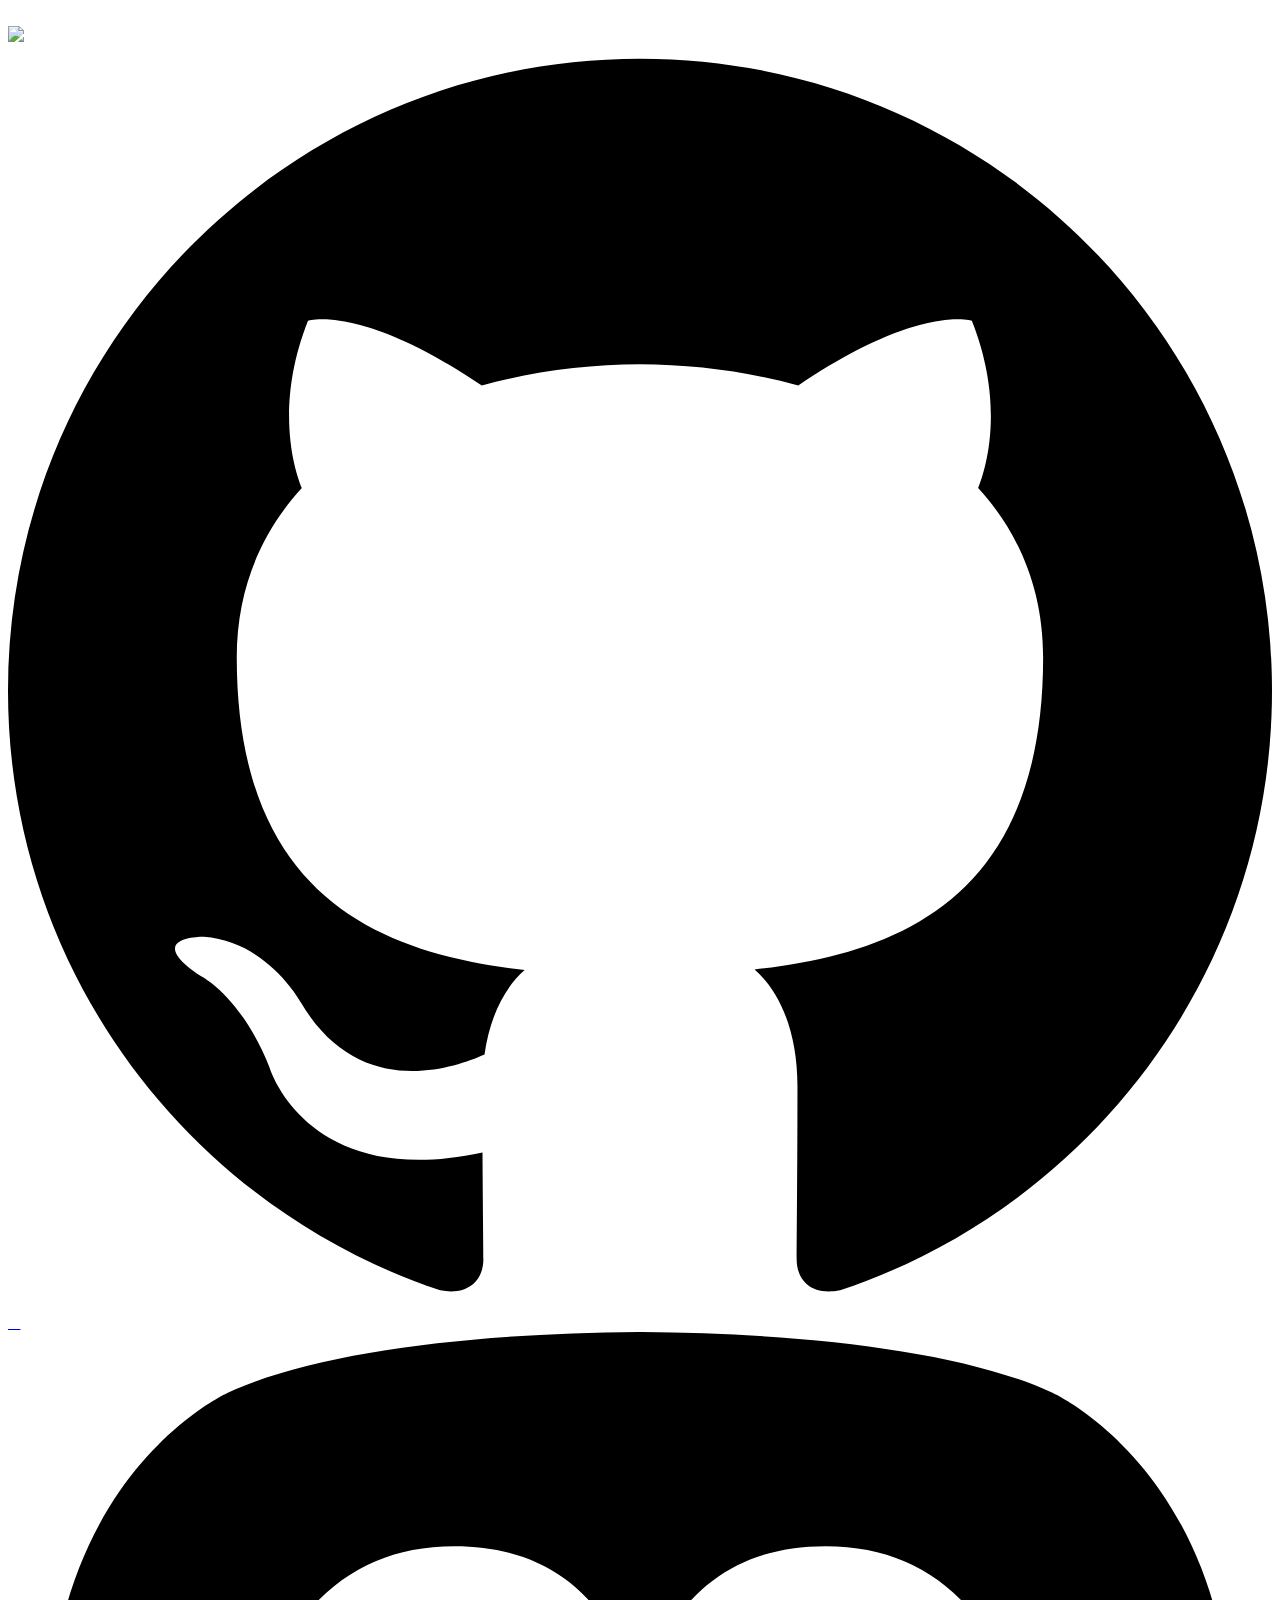
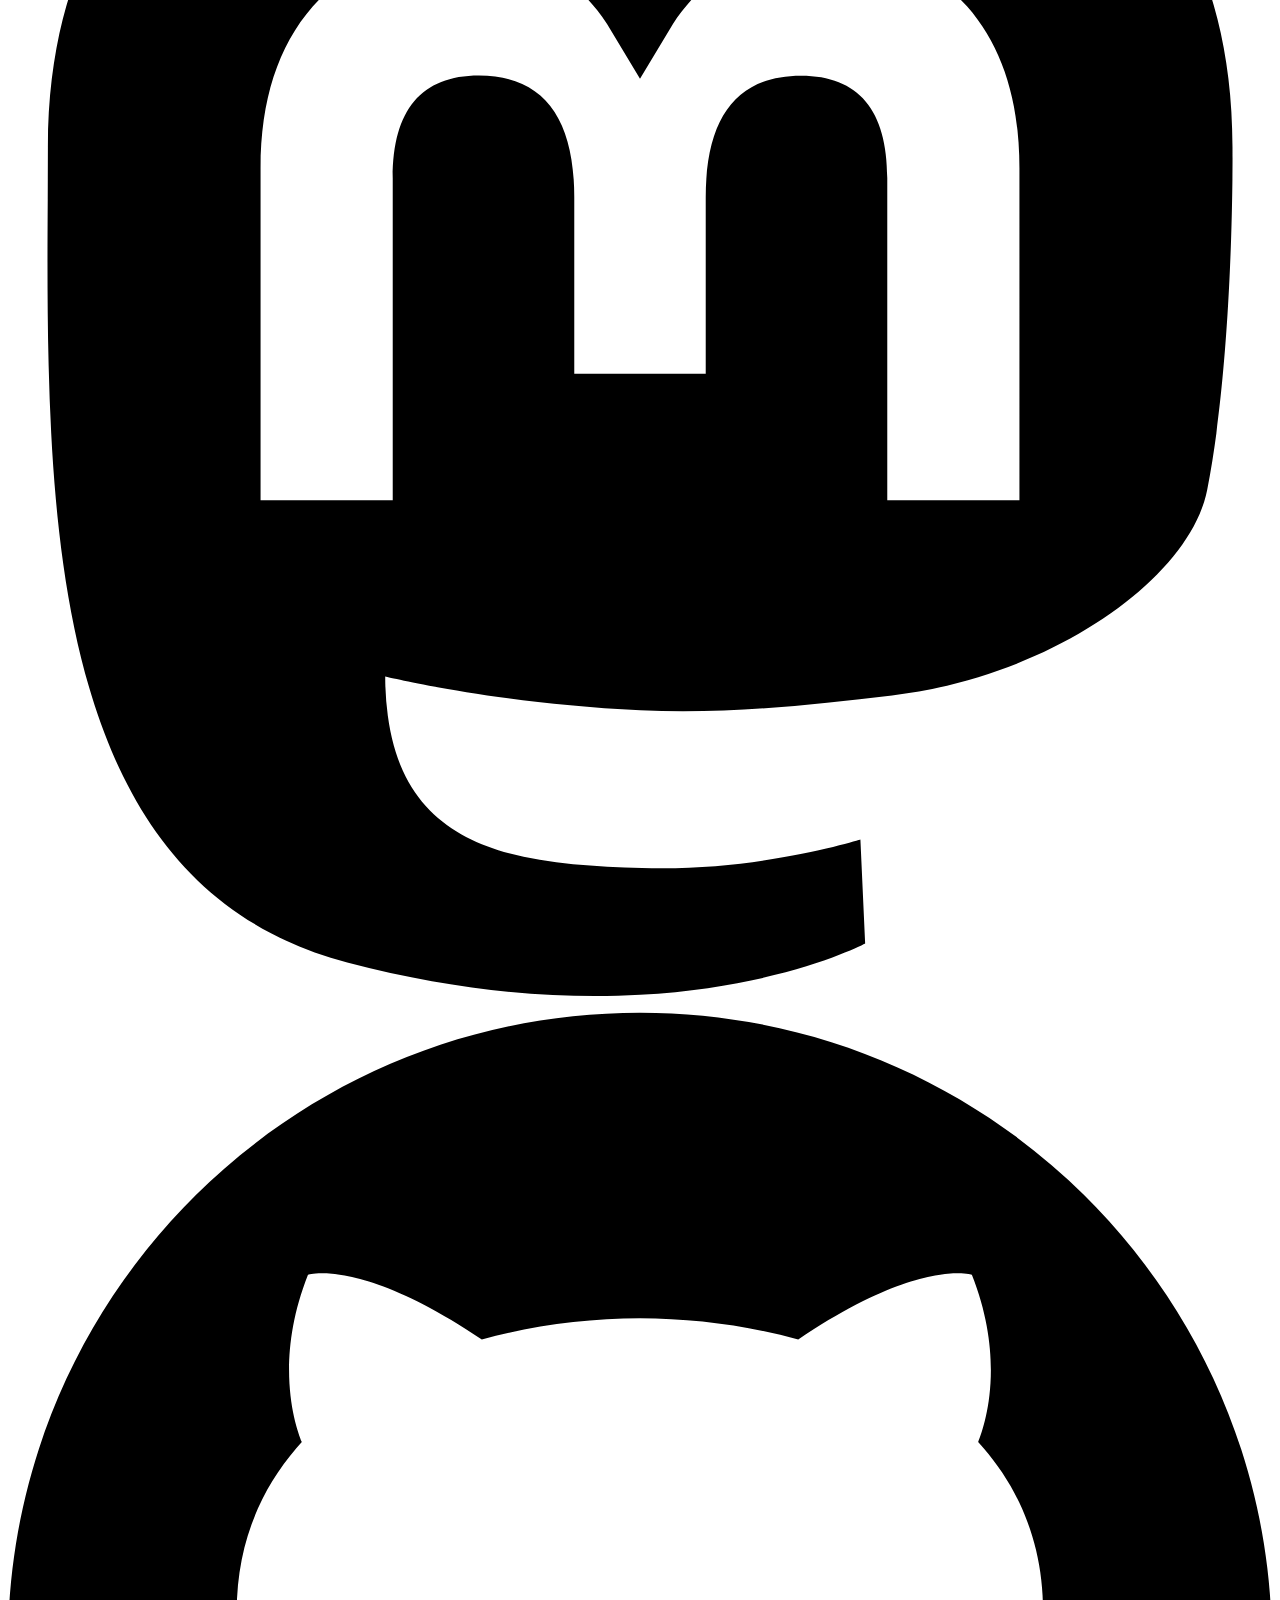
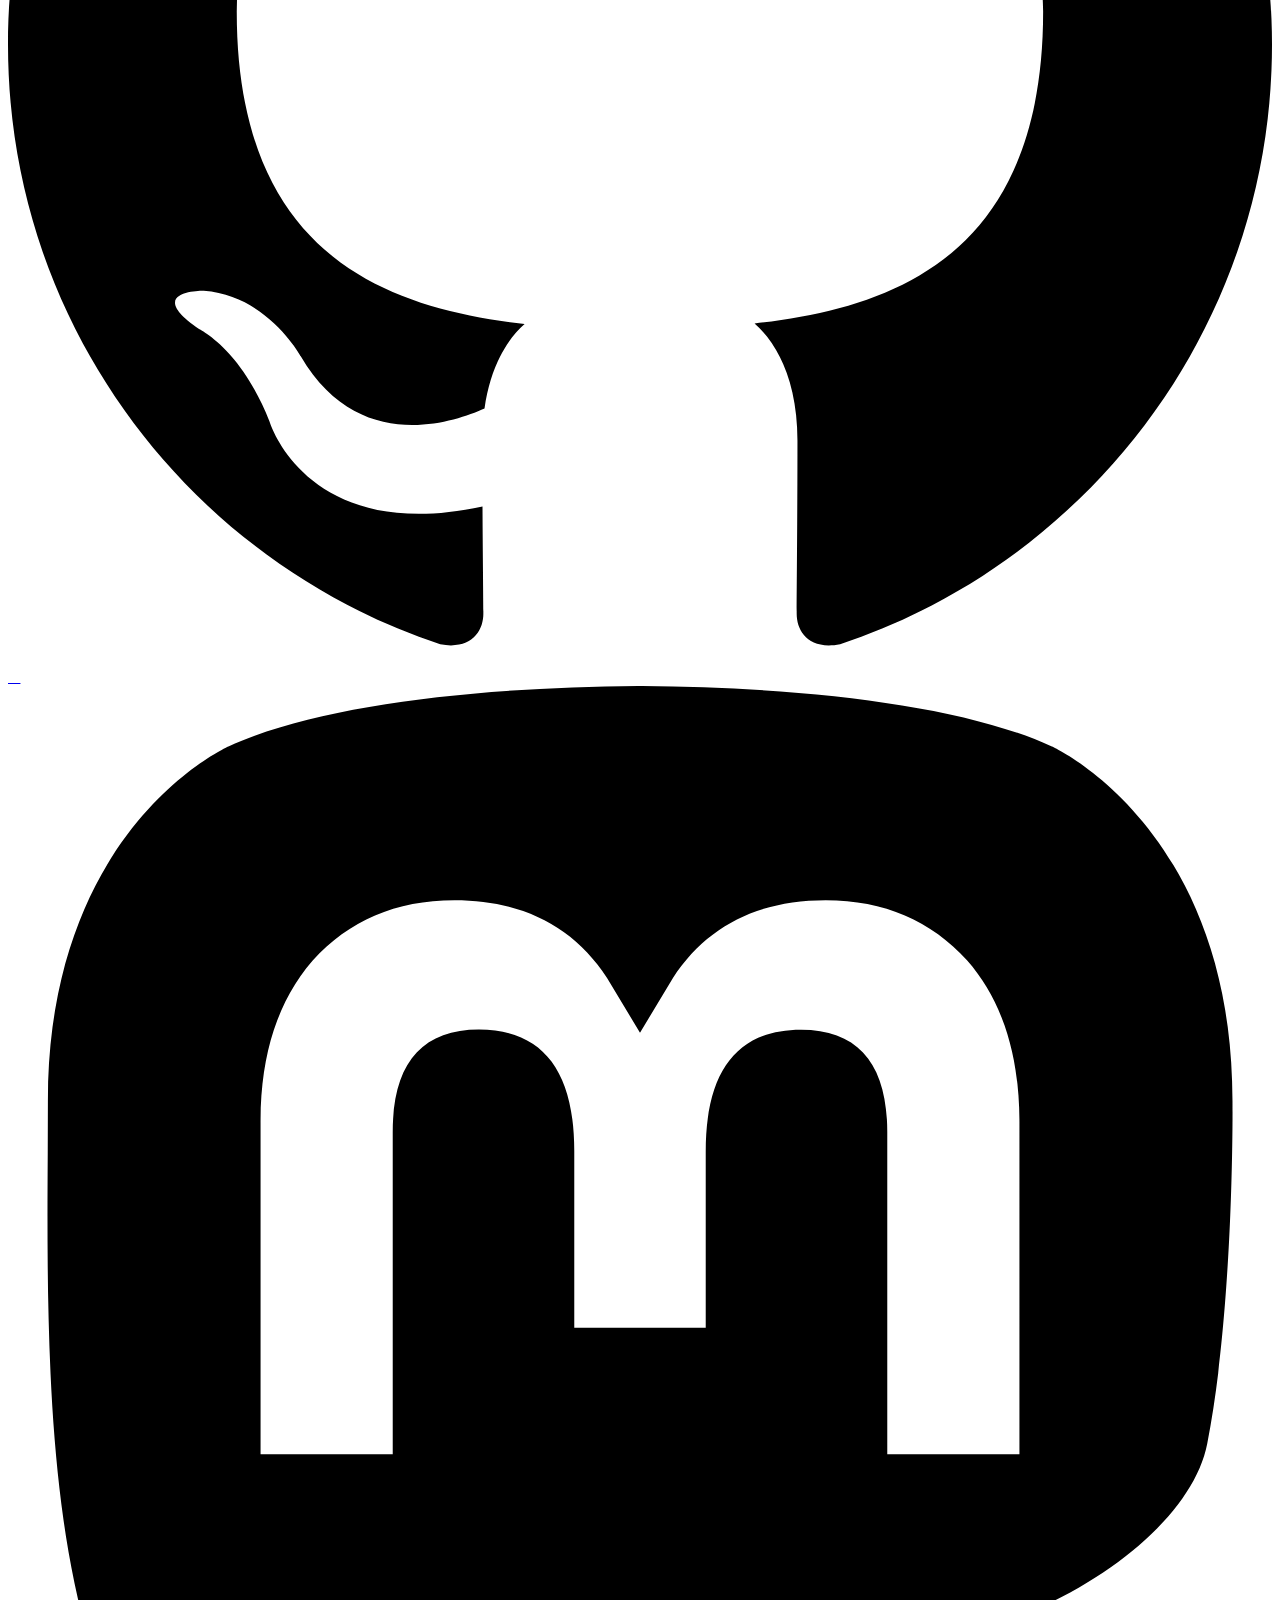
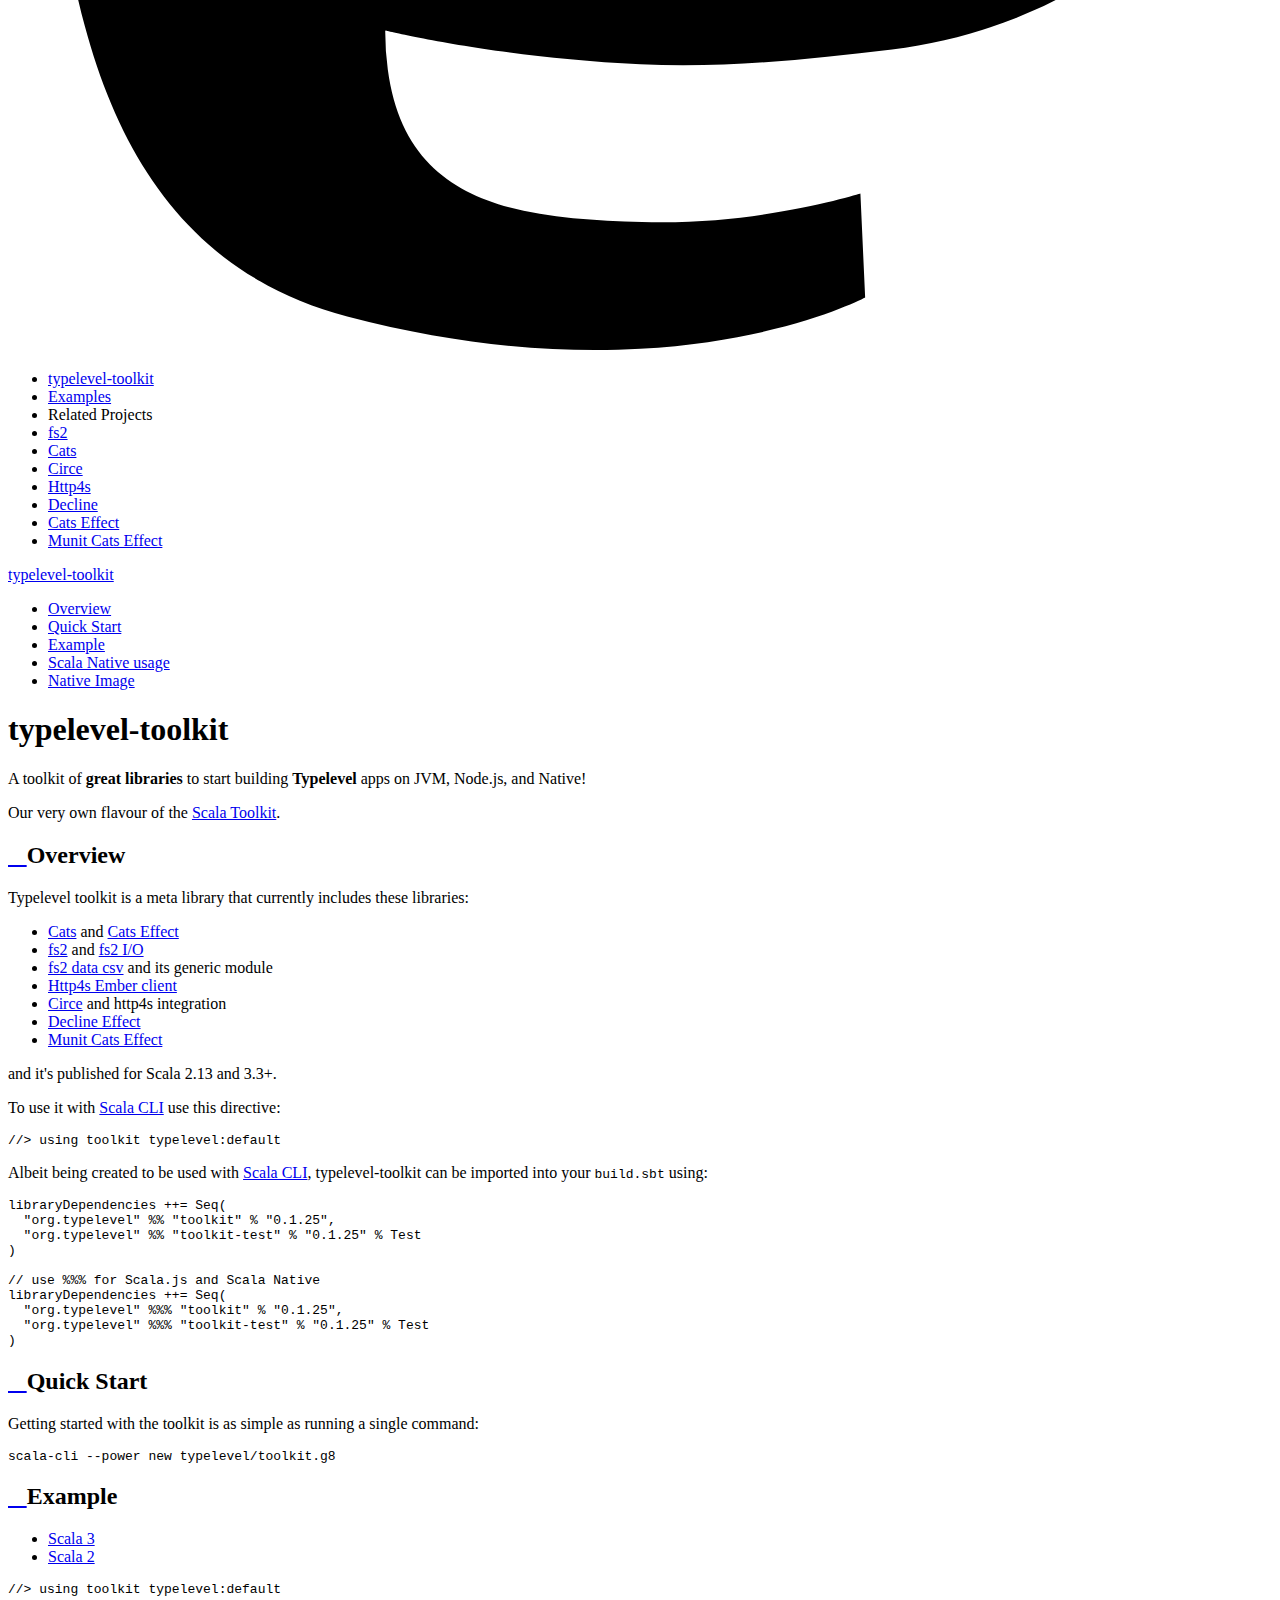
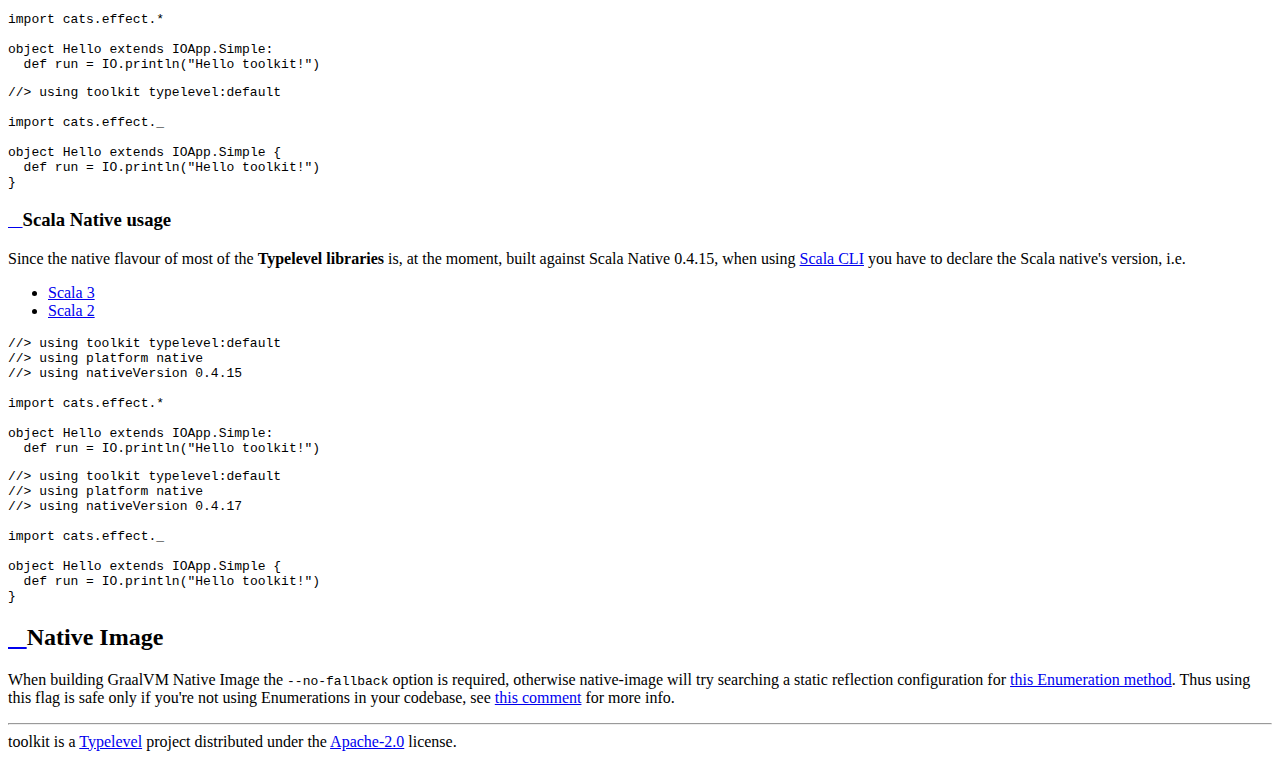
==== commit 7c921550: "deploy: 91c443700eec709a40c574cab98e4ed845f05f6b" ====
--- a/index.html
+++ b/index.html
@@ -134,7 +134,7 @@
           <li><a href="https://ben.kirw.in/decline/effect.html">Decline Effect</a></li>
           <li><a href="https://github.com/typelevel/munit-cats-effect">Munit Cats Effect</a></li>
         </ul>
-        <p>and it&#39;s published for Scala 2.12, 2.13 and 3.2.2.</p>
+        <p>and it&#39;s published for Scala 2.13 and 3.3+.</p>
         <p>To use it with <a href="https://scala-cli.virtuslab.org">Scala CLI</a> use this directive:</p>
         <pre class="keep-together pdf epub"><code class="nohighlight"><span class="comment">//&gt; using toolkit typelevel:default</span></code></pre>
         <p>Albeit being created to be used with <a href="https://scala-cli.virtuslab.org">Scala CLI</a>, typelevel-toolkit can be imported into your <code>build.sbt</code> using:</p>
@@ -198,7 +198,7 @@
           <div class="tab-content" data-choice-name="scala-2">
             <pre class="keep-together pdf epub"><code class="nohighlight"><span class="comment">//&gt; using toolkit typelevel:default
 //&gt; using platform native
-//&gt; using nativeVersion 0.4.15
+//&gt; using nativeVersion 0.4.17
 </span><span>
 </span><span class="keyword">import</span><span> </span><span class="identifier">cats</span><span>.</span><span class="identifier">effect</span><span>.</span><span class="identifier">_</span><span>
 
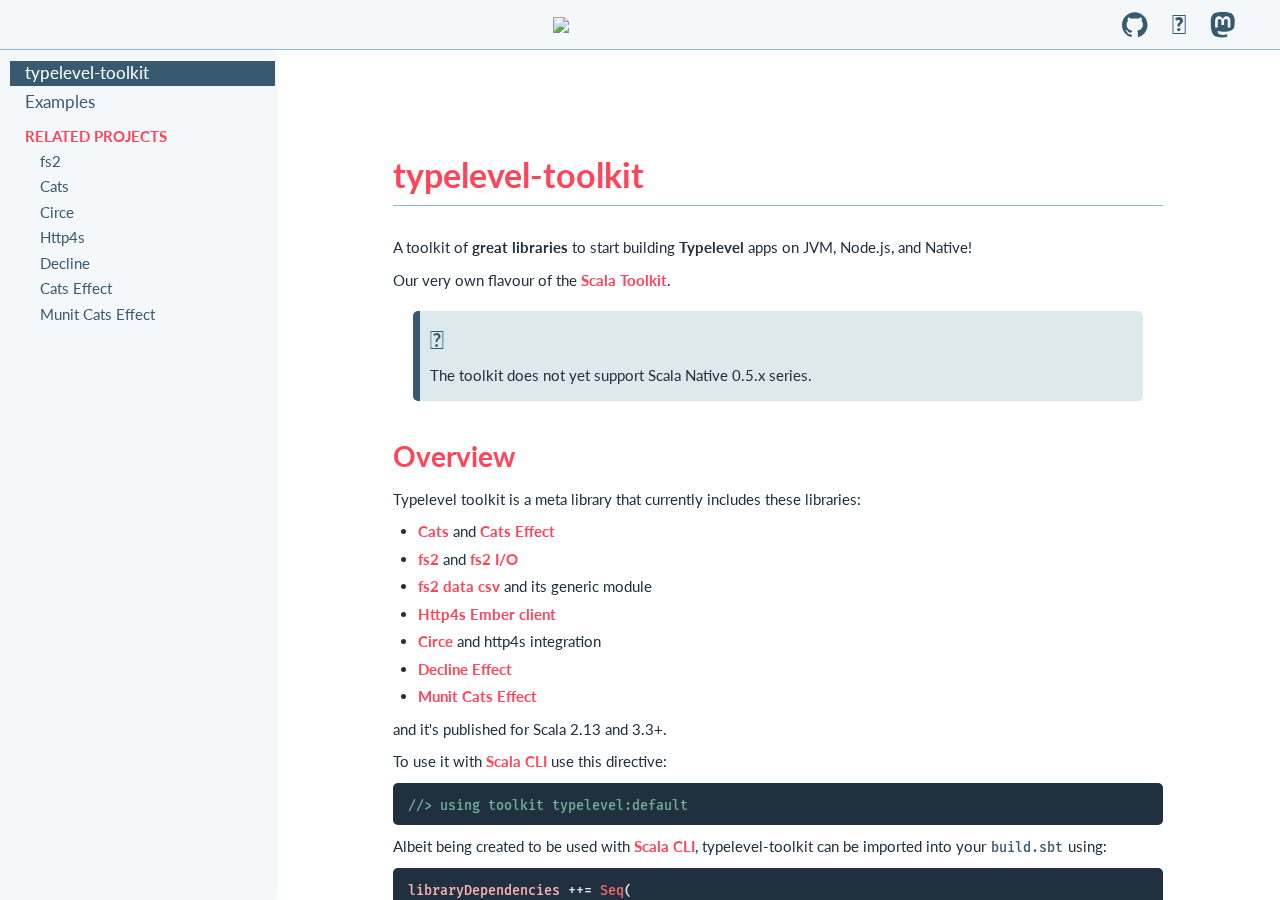
==== commit fde7534d: "deploy: 4025c2db829fe1e34d0f3c04cefa7c73869197d2" ====
--- a/index.html
+++ b/index.html
@@ -122,6 +122,10 @@
         <h1 id="typelevel-toolkit" class="title">typelevel-toolkit</h1>
         <p>A toolkit of <strong>great libraries</strong> to start building <strong>Typelevel</strong> apps on JVM, Node.js, and Native!</p>
         <p>Our very own flavour of the <a href="https://docs.scala-lang.org/toolkit/introduction.html">Scala Toolkit</a>.</p>
+        <div class="callout info">
+          <i class="icofont-laika info">&#xef4e;</i>
+          <p>The toolkit does not yet support Scala Native 0.5.x series.</p>
+        </div>
         
         <h2 id="overview" class="section"><a class="anchor-link left" href="#overview"><i class="icofont-laika link">&#xef71;</i></a>Overview</h2>
         <p>Typelevel toolkit is a meta library that currently includes these libraries:</p>
--- a/helium/site/laika-helium.css
+++ b/helium/site/laika-helium.css
@@ -0,0 +1,932 @@
+:root {
+  --primary-color: #385a70;
+  --primary-light: #f4f8fa;
+  --primary-medium: #8ebac7;
+  --secondary-color: #fe4559;
+  --text-color: #21303f;
+  --bg-color: #ffffff;
+  --gradient-top: #b0cfd8;
+  --gradient-bottom: #f4f8fa;
+  --component-color: var(--primary-color);
+  --component-area-bg: var(--primary-light);
+  --component-hover: var(--secondary-color);
+  --component-border: var(--primary-medium);
+  --subtle-highlight: rgba(0, 0, 0, 0.05);
+  --messages-info: #385a70;
+  --messages-info-light: #ddeaed;
+  --messages-warning: #385a70;
+  --messages-warning-light: #f9f5d9;
+  --messages-error: #385a70;
+  --messages-error-light: #ffe7e7;
+  --syntax-base1: #21303f;
+  --syntax-base2: #73ad9b;
+  --syntax-base3: #b2adb4;
+  --syntax-base4: #ffb4b5;
+  --syntax-base5: #e6e8ea;
+  --syntax-wheel1: #8fa1c9;
+  --syntax-wheel2: #81e67b;
+  --syntax-wheel3: #ffde6d;
+  --syntax-wheel4: #86aac1;
+  --syntax-wheel5: #f86971;
+  --body-font: "Lato", sans-serif;
+  --header-font: "Lato", sans-serif;
+  --code-font: "Fira Mono", monospace;
+  --body-font-size: 15px;
+  --code-font-size: 0.9em;
+  --small-font-size: 12px;
+  --title-font-size: 34px;
+  --header2-font-size: 28px;
+  --header3-font-size: 20px;
+  --header4-font-size: 15px;
+  --block-spacing: 10px;
+  --line-height: 1.5;
+  --content-width: 860px;
+  --nav-width: 275px;
+  --top-bar-height: 50px;
+}
+
+.light-inverted {
+  --component-color: var(--primary-medium);
+  --component-area-bg: var(--primary-color);
+  --component-hover: var(--bg-color);
+  --component-border: var(--primary-light);
+  --subtle-highlight: rgba(255, 255, 255, 0.15);
+}
+
+*, :after, :before {
+  box-sizing: border-box;
+}
+
+body {
+  font-family: var(--body-font);
+  color: var(--text-color);
+  background-color: var(--bg-color);
+  font-size: var(--body-font-size);
+  line-height: var(--line-height);
+  position: relative;
+  padding-bottom: 40px;
+  margin-top: 0;
+}
+
+#container {
+  position: fixed;
+  top: var(--top-bar-height);
+  left: 0;
+  height: calc(100% - var(--top-bar-height));
+  width: 100%;
+  overflow-y: auto;
+}
+
+main.content {
+  display: block;
+  width: 100%;
+  margin-right: auto;
+  margin-left: auto;
+  min-height: 100vh;
+  padding: 15px 15px 45px;
+  margin-bottom: 70px;
+}
+
+@media (min-width: 576px) {
+  main.content {
+    padding: 15px 30px;
+  }
+}
+
+@media (min-width: 1020px) {
+  #container {
+    left: var(--nav-width) !important;
+    width: calc(100% - var(--nav-width));
+    transition: left .25s ease-out;
+  }
+  main.content {
+    max-width: var(--content-width);
+    padding: 15px 45px;
+  }
+}
+
+@media (min-width: 1450px) {
+  main.content {
+    max-width: 1125px;
+  }
+  #page-nav + main.content {
+    padding: 15px 310px 15px 45px;
+  }
+}
+
+
+
+p, main > div {
+  margin: 0 0 var(--block-spacing);
+}
+
+/* lists =========================================== */
+
+section > ul li {
+  margin-bottom: 25px;
+  line-height: var(--line-height);
+}
+
+ul, ol {
+  padding: 0;
+  margin: 0 0 var(--block-spacing) 25px;
+}
+
+ul li {
+  margin-bottom: calc(var(--block-spacing) / 2);
+  line-height: var(--line-height);
+}
+
+li ul {
+  margin-bottom: var(--block-spacing);
+  margin-top: 0;
+}
+
+/* headers =========================================== */
+
+section {
+  padding-top: 30px;
+}
+
+h1, h2, h3, h4, h5, h6 {
+  font-family: var(--header-font);
+  color: var(--secondary-color);
+  margin: var(--block-spacing) 0;
+  line-height: 20px; /* TODO */
+}
+
+h1, h2, h3 {
+  line-height: 40px; /* TODO */
+}
+
+h1 {
+  font-size: var(--title-font-size);
+  margin-top: calc(var(--block-spacing) * 3.5);
+  margin-bottom: calc(var(--block-spacing) * 1.2);
+}
+h1.title {
+  padding-top: calc(40px + var(--top-bar-height));
+  padding-bottom: 10px;
+  margin-top: 0;
+  margin-bottom: calc(var(--block-spacing) * 3);
+  border-bottom: 1px solid var(--component-border);
+}
+h2 {
+  font-size: var(--header2-font-size);
+  margin-top: calc(var(--block-spacing) * 3.5);
+  margin-bottom: calc(var(--block-spacing) * 1.2);
+}
+h3 {
+  font-size: var(--header3-font-size);
+  margin-top: calc(var(--block-spacing) * 1.6);
+  margin-bottom: calc(var(--block-spacing) / 2);
+}
+h4, h5, h6 {
+  font-size: var(--header4-font-size);
+  margin-top: calc(var(--block-spacing) * 1.6);
+  margin-bottom: calc(var(--block-spacing) / 2);
+}
+
+/* links =========================================== */
+
+a {
+  color: var(--secondary-color);
+  font-weight: bold;
+  text-decoration: none;
+}
+a:hover {
+  color: var(--secondary-color);
+  text-decoration: underline;
+}
+
+/* images =========================================== */
+
+.default-image-block {
+  text-align: center;
+}
+
+.default-image-block img {
+  width: 90%;
+  height: auto;
+}
+
+img.default-image-span {
+  height: 1em;
+  width: auto;
+}
+
+/* anchor =========================================== */
+
+a.anchor-link {
+  visibility: hidden;
+  position: absolute;
+  display: inline-block;
+  width: 1.4em;
+  margin-top: -3px;
+  text-align: right;
+  text-decoration: none;
+}
+a.anchor-link.left {
+  margin-left: -1.4em;
+  padding-right: 0.5em;
+}
+a.anchor-link.right {
+  padding-left: 0.5em;
+  text-align: left;
+}
+
+h1:hover > a.anchor-link,
+h2:hover > a.anchor-link,
+h3:hover > a.anchor-link,
+h4:hover > a.anchor-link,
+h5:hover > a.anchor-link,
+h6:hover > a.anchor-link {
+  visibility: visible;
+  text-decoration: none;
+}
+
+.anchor-link .icofont-laika {
+  font-size: 0.75em;
+  color: var(--primary-color);
+  -webkit-font-smoothing: antialiased;
+  -moz-osx-font-smoothing: grayscale;
+}
+
+/* callout =========================================== */
+
+.callout {
+  margin: calc(var(--block-spacing) * 2);
+  padding: 4px 10px;
+  border-radius: 5px;
+}
+.callout .icofont-laika {
+  display: block;
+  padding: 5px 0;
+}
+
+.callout.warning {
+  background-color: var(--messages-warning-light);
+  border-left: 7px solid var(--messages-warning);
+}
+.callout.warning .icofont-laika {
+  color: var(--messages-warning);
+}
+
+.callout.info {
+  background-color: var(--messages-info-light);
+  border-left: 7px solid var(--messages-info);
+}
+.callout.info .icofont-laika {
+  color: var(--messages-info);
+}
+
+.callout.error {
+  background-color: var(--messages-error-light);
+  border-left: 7px solid var(--messages-error);
+}
+.callout.error .icofont-laika {
+  color: var(--messages-error);
+}
+
+/* inline runtime messages  ======================== */
+
+.inline {
+  border-radius: 5px;
+  padding: 0 5px 2px 5px
+}
+.inline code {
+  padding-left: 10px;
+}
+.inline.info {
+  background-color: var(--messages-info-light);
+  border: 1px solid var(--messages-info);
+}
+.inline.warning {
+  background-color: var(--messages-warning-light);
+  border: 1px solid var(--messages-warning);
+}
+.inline.error {
+  background-color: var(--messages-error-light);
+  border: 1px solid var(--messages-error);
+}
+
+/* tabs =========================================== */
+
+.tab-container {
+  margin-top: calc(var(--block-spacing) * 1.8);
+  margin-bottom: calc(var(--block-spacing) * 1.8);
+}
+ul.tab-group {
+  list-style: none;
+  margin: 0;
+  padding: 0;
+}
+li.tab {
+  display: inline-block;
+  border: 1px solid var(--component-border);
+  border-radius: 5px 5px 0 0;
+  background-color: var(--primary-light);
+  padding: 2px 5px;
+  margin-bottom: -1px !important;
+  color: var(--primary-color);
+}
+li.tab a, li.tab a:hover {
+  color: var(--primary-color);
+  text-decoration: none;
+}
+li.tab.active a {
+  cursor: default;
+}
+li.tab.active {
+  background-color: var(--bg-color);
+  border-bottom-color: transparent;
+}
+.tab-content {
+  display: none;
+  padding: 12px 5px 5px;
+  border: 1px solid var(--component-border);
+  border-radius: 0 5px 5px 5px;
+  margin-top: 0 !important;
+}
+.tab-content.active {
+  display: block;
+}
+
+/* tables =========================================== */
+
+table {
+  margin: calc(var(--block-spacing) * 2) 0;
+  border: 1px solid var(--component-border);
+  border-collapse: collapse;
+}
+thead > tr {
+  border-bottom: 1px solid var(--component-border);
+}
+td, th {
+  padding: 5px 8px;
+}
+tbody > tr:nth-child(odd) {
+  background: var(--primary-light);
+}
+
+/* svg icon ===================================== */
+
+.row a {
+  line-height: 1.75em;
+}
+
+.svg-link {
+  position: relative;
+  top: 4px;
+}
+
+.svg-icon {
+  height: 1.7em;
+  width: 1.7em;
+}
+
+.svg-shape {
+  fill: var(--component-color);
+}
+
+a:hover .svg-shape {
+  fill: var(--component-hover);
+}
+
+/* footer ========================================== */
+
+.footer-rule {
+  margin-top: 30px;
+}
+footer {
+  font-size: 0.9em;
+  text-align: center;
+}
+
+/* other =========================================== */
+
+blockquote {
+  margin: calc(var(--block-spacing) * 2);
+  font-style: italic;
+}
+
+p.title {
+  font-weight: bold;
+}
+.downloads {
+  display: flex;
+  justify-content: space-evenly;
+  margin: 30px 30px var(--block-spacing) 0;
+}
+.downloads img {
+  width: 245px;
+  height: auto;
+  display: inline-block;
+}
+
+.keep-together {
+  page-break-inside: avoid;
+}
+
+/* mermaid diagrams ==================== */
+
+pre.mermaid {
+  color: var(--bg-color); /* avoiding page load flicker */
+  background-color: var(--bg-color);
+  border: 1px solid var(--primary-medium);
+  text-align: center;
+}
+
+
+
+
+/* top navigation bar =========================================== */
+
+header {
+  display: flex;
+  justify-content: space-between;
+  background-color: var(--component-area-bg);
+  margin: 0;
+  position: fixed;
+  top: 0;
+  left: 0;
+  height: var(--top-bar-height);
+  z-index: 2000;
+  width: 100%;
+  align-items: center;
+  padding: 0 45px 0 20px;
+  border-bottom: 1px solid var(--component-border);
+}
+header a, nav .row a {
+  color: var(--component-color);
+}
+header a:hover, nav .row a:hover {
+  text-decoration: none;
+  cursor: pointer;
+  color: var(--component-hover)
+}
+
+header .image-link {
+  height: var(--top-bar-height);
+  display: flex;
+  flex-direction: column;
+  justify-content: center;
+}
+header img {
+  max-height: calc(var(--top-bar-height) - 10px);
+  width: auto;
+}
+
+header .row a, nav .row a {
+  margin: 0 0 0 20px;
+}
+header .row.links {
+  display: none;
+}
+nav .row {
+  margin: 10px 15px 3px 25px;
+  padding-bottom: 7px;
+  border-bottom: 1px solid var(--component-border);
+}
+
+#nav-icon {
+  display: inline-block;
+}
+@media (min-width: 1020px) {
+  #nav-icon {
+    display: none;
+  }
+}
+@media (min-width: 500px) {
+  header .row.links {
+    display: block;
+  }
+  nav .row {
+    display: none;
+  }
+}
+
+header .row.links .row.links {
+  display: inline-block;
+}
+
+.text-link {
+  position: relative;
+  bottom: 2px;
+}
+
+.button-link, #header-right .button-link, #header-left .menu-toggle, nav .row a.button-link {
+  position: relative;
+  bottom: 2px;
+  display: inline-block;
+  border-radius: 9px;
+  padding: 0 7px;
+  background-color: var(--component-color);
+  color: var(--component-area-bg);
+  font-size: 0.9em;
+}
+.button-link:hover, #header-right .button-link:hover {
+  background-color: var(--component-hover);
+  color: var(--component-area-bg);
+  text-decoration: none;
+}
+
+/* menus =================================================== */
+
+.menu-toggle:after {
+  display: inline-block;
+  width: 0;
+  height: 0;
+  content: "";
+  margin-left: 0.5em;
+  margin-bottom: 0.1em;
+  border-left: 8px solid transparent;
+  border-right: 8px solid transparent;
+  border-top: 8px solid var(--component-color);
+}
+
+.menu-toggle:hover:after {
+  border-top: 8px solid var(--component-hover);
+}
+
+.menu-container {
+  position: relative;
+  display: inline-block;
+}
+
+.menu-content {
+  display: none;
+  position: absolute;
+  z-index: 5000;
+  left: 20px;
+  top: calc(var(--top-bar-height) - 10px);
+  background-color: var(--bg-color);
+  border: 1px solid var(--component-border);
+  border-radius: 5px;
+  white-space: nowrap;
+}
+
+.menu-content ul.nav-list {
+  padding-top: 5px;
+  padding-bottom: 5px;
+  margin: 0;
+}
+.menu-content .nav-list li {
+  margin-left: 0;
+  margin-bottom: 2px;
+}
+.menu-content .nav-list li a {
+  margin: 0;
+  line-height: 1.2;
+}
+.menu-content.menu-open {
+  display: block;
+}
+
+/* version menu =================================================== */
+
+.left-column {
+  display: inline-block;
+  width: 3.5em;
+}
+.version-label {
+  border-radius: 3px;
+  padding: 1px 3px;
+  color: white;
+  font-size: 0.8em;
+  margin-right: 1em;
+}
+.version-label.eol {
+  background-color: gray;
+}
+.version-label.stable {
+  background-color: green;
+}
+.version-label.dev, .version-label.development, .version-label.milestone {
+  background-color: yellow;
+  color: black;
+}
+
+/* navigation lists - common styles (menus, main nav, page nav) ==== */
+
+.nav-list {
+  font-size: var(--body-font-size);
+}
+
+.nav-list li {
+  margin-left: 10px;
+  margin-bottom: 2px;
+  line-height: 1.1;
+}
+
+.nav-list li a {
+  display: block;
+  padding: 3px 15px 4px 15px;
+  color: var(--primary-color);
+  font-weight: normal;
+}
+
+/* left navigation bar =========================================== */
+
+#sidebar {
+  position: fixed;
+  background-color: var(--primary-light);
+  width: var(--nav-width);
+  margin-left: calc(var(--nav-width) * -1);
+  left: 0;
+  z-index: 1000;
+  height: calc(100% - var(--top-bar-height));
+  top: var(--top-bar-height);
+  overflow-x: hidden;
+  overflow-y: auto;
+  transition: margin .25s ease-out;
+}
+
+@media (min-width: 1020px) {
+  #sidebar {
+    margin-left: 0;
+    box-shadow: -2px 0 8px rgba(0, 0, 0, 0.15);
+  }
+}
+
+#sidebar.nav-open {
+  margin-left: 0 !important;
+}
+
+#sidebar ul {
+  margin-bottom: 15px;
+}
+
+#sidebar ul.nav-list {
+  padding-top: 10px;
+  padding-bottom: 15px;
+  margin: 0 0 0 15px;
+}
+
+#sidebar .nav-list li.level1 {
+  margin-left: -5px;
+  padding: 1px 0;
+  font-size: 1.1em;
+}
+
+#sidebar .nav-list li.level1.nav-node {
+  margin-bottom: 5px;
+  border-bottom: 2px solid var(--secondary-color);
+}
+
+#sidebar .nav-list li.level1 a {
+  margin-left: 0;
+  padding: 3px 15px 4px 15px;
+}
+
+#sidebar .nav-list li.level1.nav-node a {
+  padding-bottom: 1px;
+}
+
+#sidebar .nav-list li.nav-header {
+  color: var(--secondary-color);
+  display: block;
+  padding: 3px 15px;
+  font-weight: bold;
+  text-transform: uppercase;
+  margin-left: -5px;
+  font-size: 1em;
+}
+#sidebar .nav-list li.level1.nav-header { /* for higher specificity */
+  padding: 3px 15px;
+}
+
+#sidebar .nav-list li.nav-header.level2 {
+  margin-left: 10px;
+  margin-top: 5px;
+  font-size: 0.9em;
+}
+
+#sidebar .nav-list .level3 {
+  margin-left: 18px;
+  font-size: 0.9em;
+}
+
+/* right page navigation =========================================== */
+
+#page-nav .icofont-laika {
+  font-size: 1.2em;
+  margin-right: 0.6em;
+}
+
+ul.nav-list, #page-nav ul {
+  list-style: none;
+}
+
+#page-nav ul {
+  margin: 12px;
+}
+#page-nav .level3 {
+  margin-left: 24px;
+  font-size: 0.9em;
+}
+#page-nav a {
+  display: block;
+  color: var(--primary-color);
+  font-weight: normal;
+}
+#page-nav .header, #page-nav .footer {
+  padding: 5px 12px;
+  margin: 0;
+}
+#page-nav .header {
+  background-color: var(--primary-color);
+}
+#page-nav .footer {
+  border-top: 1px solid var(--component-border);
+}
+
+#page-nav ul.nav-list {
+  padding: 0;
+  margin: 12px;
+}
+#page-nav .nav-list li {
+  margin: 0 0 5px 0;
+  line-height: 1.5;
+}
+#page-nav .nav-list .level1 {
+  font-size: 1em;
+}
+#page-nav .nav-list .level2 {
+  margin-left: 18px;
+  font-size: 0.9em;
+}
+#page-nav .nav-list li a {
+  padding: 0;
+}
+
+#page-nav li a:hover,
+.nav-list li a:hover {
+  background-color: rgba(0, 0, 0, 0.03);
+  text-decoration: none;
+}
+
+.nav-list .active a,
+.nav-list .active a:hover,
+#page-nav .header a,
+#page-nav .header a:hover {
+  color: var(--bg-color);
+  background-color: var(--primary-color);
+  text-decoration: none;
+}
+#page-nav .footer a,
+#page-nav .footer a:hover {
+  color: var(--primary-color);
+  text-decoration: none;
+}
+
+.nav-list li + .nav-header {
+  margin-top: 9px;
+}
+
+#page-nav {
+  display: none;
+  position: fixed;
+  top: calc(45px + var(--top-bar-height));
+  right: 45px;
+  width: 250px;
+  background-color: var(--primary-light);
+  border-radius: 5px;
+}
+
+@media (min-width: 1450px) {
+  #page-nav {
+    display: inline-block;
+  }
+}
+@media (max-width: 1450px) {
+  #page-nav.all-screens {
+    display: block;
+    position: static;
+    width: 100%;
+    max-width: var(--content-width);
+    background-color: transparent;
+    margin-left: auto;
+    margin-right: auto;
+    padding: 75px 45px 10px 45px;
+  }
+}
+
+.icofont-laika {
+  font-size: 1.75em;
+}
+
+
+pre {
+  display: block;
+  background-color: var(--syntax-base1);
+  border-radius: 5px;
+  padding: 12px 9px 9px 15px;
+  margin: 0 0 var(--block-spacing);
+  line-height: 1.4;
+  word-break: break-all;
+  word-wrap: break-word;
+  white-space: pre-wrap;
+}
+code {
+  font-family: var(--code-font);
+  color: var(--primary-color);
+  font-size: var(--code-font-size);
+  font-weight: 500;
+  white-space: nowrap;
+  padding: 0 0.1em;
+}
+a code {
+  color: inherit;
+}
+pre code {
+  color: var(--syntax-base5);
+  background-color: transparent;
+  padding: 0;
+  border: 0;
+  white-space: pre-wrap;
+}
+
+code .identifier {
+  color: var(--syntax-base4);
+}
+code .tag-punctuation {
+  color: var(--syntax-base3);
+}
+code .comment, code .xml-cdata, code .markup-quote {
+  color: var(--syntax-base2);
+}
+
+code .substitution, code .xml-processing-instruction, code .markup-emphasized, code .annotation {
+  color: var(--syntax-wheel1);
+}
+code .keyword, code .escape-sequence, code .markup-headline {
+  color: var(--syntax-wheel2);
+}
+code .attribute-name, .markup-link-target, code .declaration-name {
+  color: var(--syntax-wheel3);
+}
+code .number-literal, .string-literal, .literal-value, .boolean-literal, .char-literal, .symbol-literal, .regex-literal, .markup-link-text {
+  color: var(--syntax-wheel4);
+}
+code .type-name, code .tag-name, code .xml-dtd-tag-name, code .markup-fence {
+  color: var(--syntax-wheel5);
+}
+
+code .diff-added {
+  background-color: rgb(0 175 0 / 40%);
+}
+code .diff-removed {
+  background-color: rgb(250 0 0 / 40%);
+}
+
+
+
+ul.toc, .toc ul {
+  list-style: none;
+}
+.toc.nav-list li {
+  line-height: 1.4;
+}
+.toc.nav-list a {
+  font-weight: bold;
+  color: var(--primary-color);
+}
+.toc.nav-list li.nav-header {
+  font-size: var(--title-font-size);
+  margin-bottom: 20px;
+  margin-top: 36px;
+  background: linear-gradient(180deg, rgba(0,0,0,0) 65%, var(--primary-light) 65%);
+  color: var(--secondary-color);
+  display: block;
+  padding: 3px 15px;
+  font-weight: bold;
+  text-transform: uppercase;
+  margin-left: -5px;
+  line-height: 20px;
+}
+.toc.active {
+  display: none;
+}
+.toc.level2 {
+  font-size: var(--header2-font-size);
+  margin-left: 10px;
+  margin-top: 20px;
+}
+.toc.level2 a {
+  color: var(--secondary-color);
+}
+.toc.level3 {
+  font-size: var(--header3-font-size);
+  margin-left: 25px;
+}
+.toc.level4 {
+  font-size: var(--body-font-size);
+  margin-left: 40px;
+}
+.toc.level3 a, .toc.level4 a {
+  color: var(--primary-color);
+}
+p.toc {
+  margin-bottom: 5px;
+}
